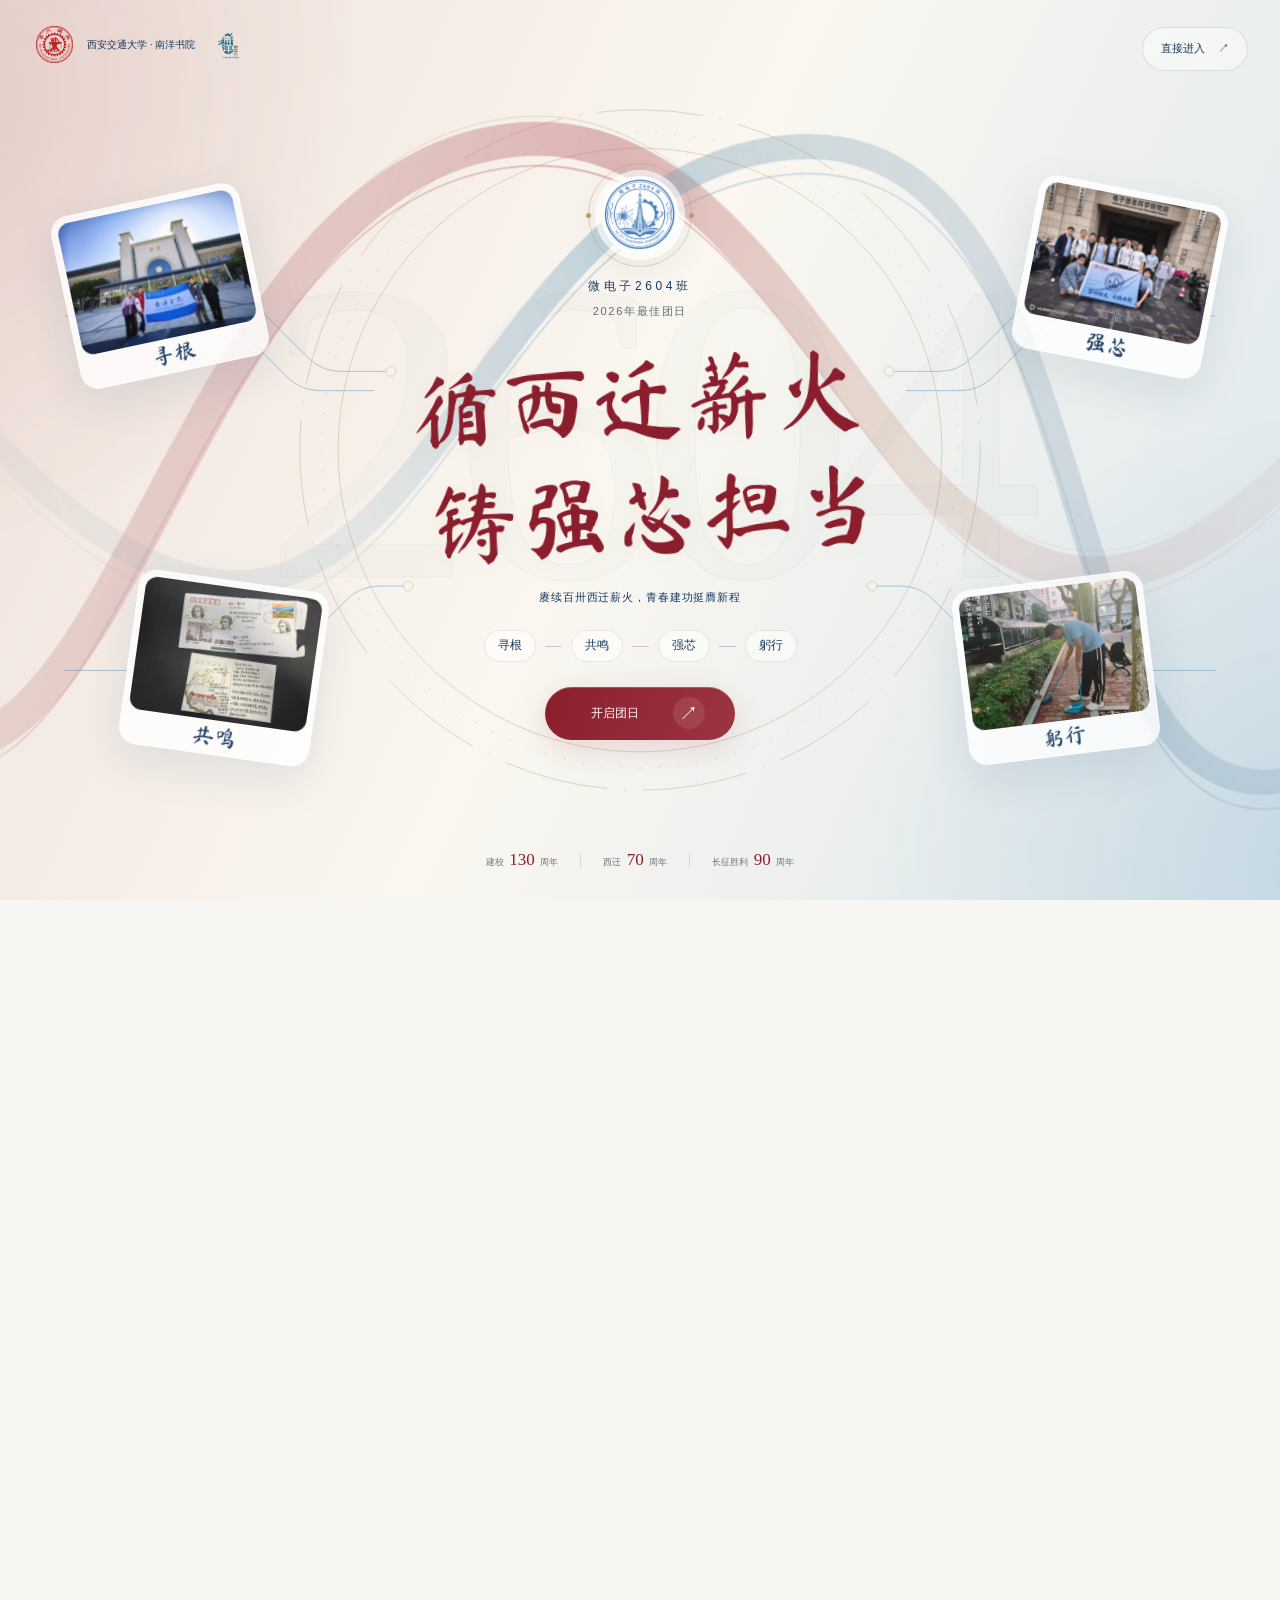
==== index.html @ 6b9d2814 "strat page" ====
<!doctype html>
<html lang="zh-CN">
<head>
  <meta charset="utf-8">
  <meta name="viewport" content="width=device-width, initial-scale=1">
  <meta name="theme-color" content="#8B1E2D">
  <meta name="description" content="西安交通大学微电子2604班2026年最佳团日：循西迁薪火，铸强芯担当。">
  <title>循西迁薪火，铸强芯担当｜微电子2604班最佳团日</title>
  <link rel="icon" href="assets/logos/class.png" type="image/png">
  <link rel="preload" href="assets/fonts/MaShanZheng-Regular.ttf" as="font" type="font/ttf" crossorigin>
  <link rel="stylesheet" href="css/style.css">
  <link rel="stylesheet" href="css/opening.css">
  <script src="js/activities.js" defer></script>
  <script src="js/opening.js" defer></script>
  <script src="js/main.js" defer></script>
</head>
<body id="top">
  <dialog class="intro" aria-labelledby="intro-title">
    <div class="opening-leaf opening-leaf-left" aria-hidden="true"></div>
    <div class="opening-leaf opening-leaf-right" aria-hidden="true"></div>
    <div class="opening-scenery" aria-hidden="true">
      <div class="opening-aura opening-aura-red"></div>
      <div class="opening-aura opening-aura-blue"></div>
      <div class="opening-watermark">2604</div>
      <svg class="opening-ribbons" viewBox="0 0 1440 1000" preserveAspectRatio="xMidYMid slice" fill="none">
        <defs>
          <linearGradient id="ribbon-red" x1="0" y1="200" x2="1440" y2="800" gradientUnits="userSpaceOnUse"><stop stop-color="#8B1E2D" stop-opacity="0"/><stop offset=".4" stop-color="#A63946" stop-opacity=".8"/><stop offset=".7" stop-color="#C68D72" stop-opacity=".5"/><stop offset="1" stop-color="#8B1E2D" stop-opacity="0"/></linearGradient>
          <linearGradient id="ribbon-blue" x1="1440" y1="200" x2="0" y2="800" gradientUnits="userSpaceOnUse"><stop stop-color="#163A61" stop-opacity="0"/><stop offset=".45" stop-color="#397EAD" stop-opacity=".7"/><stop offset=".75" stop-color="#79A8C4" stop-opacity=".3"/><stop offset="1" stop-color="#163A61" stop-opacity="0"/></linearGradient>
          <linearGradient id="ribbon-gold"><stop stop-color="#BCA078" stop-opacity="0"/><stop offset=".5" stop-color="#BCA078"/><stop offset="1" stop-color="#BCA078" stop-opacity="0"/></linearGradient>
        </defs>
        <g class="ribbon-flow ribbon-flow-red">
          <path d="M-180 760C140 1080 175 190 585 155S1030 1130 1610 325" stroke="url(#ribbon-red)" stroke-width="38"/>
          <path d="M-180 790C140 1110 175 220 585 185S1030 1160 1610 355" stroke="url(#ribbon-red)" stroke-width="2"/>
          <path d="M-180 735C140 1055 175 165 585 130S1030 1105 1610 300" stroke="url(#ribbon-gold)" stroke-width="1"/>
        </g>
        <g class="ribbon-flow ribbon-flow-blue">
          <path d="M1570 800C1120 1140 1300 110 875 165S470 1100-130 340" stroke="url(#ribbon-blue)" stroke-width="28"/>
          <path d="M1570 830C1120 1170 1300 140 875 195S470 1130-130 370" stroke="url(#ribbon-blue)" stroke-width="2"/>
        </g>
      </svg>
      <svg class="opening-circuit" viewBox="0 0 1200 900" fill="none">
        <g class="circuit-rings"><circle cx="600" cy="450" r="315"/><circle cx="600" cy="450" r="332" stroke-dasharray="2 18"/><circle cx="600" cy="450" r="355" stroke-dasharray="110 18 2 18"/></g>
        <g class="circuit-traces" stroke-linecap="round" stroke-linejoin="round">
          <path pathLength="1" d="M0 280H160Q180 280 194 294L254 354Q268 368 288 368H340"/>
          <path pathLength="1" d="M0 310H148Q168 310 182 324L232 374Q246 388 266 388H322"/>
          <path pathLength="1" d="M1200 280H1040Q1020 280 1006 294L946 354Q932 368 912 368H860"/>
          <path pathLength="1" d="M1200 310H1052Q1032 310 1018 324L968 374Q954 388 934 388H878"/>
          <path pathLength="1" d="M0 680H200Q220 680 234 666L294 606Q308 592 328 592H358"/>
          <path pathLength="1" d="M1200 680H1000Q980 680 966 666L906 606Q892 592 872 592H842"/>
        </g>
        <g class="circuit-nodes"><circle cx="340" cy="368" r="5"/><circle cx="860" cy="368" r="5"/><circle cx="358" cy="592" r="5"/><circle cx="842" cy="592" r="5"/></g>
      </svg>
      <div class="opening-motes"></div>
    </div>
    <div class="opening-institutions"><img src="assets/logos/university.png" alt="西安交通大学" width="48" height="48"><span>西安交通大学 · 南洋书院</span><img src="assets/logos/college.png" alt="南洋书院" width="48" height="48"></div>
    <button type="button" class="opening-skip">直接进入 <span aria-hidden="true">↗</span></button>
    <div class="opening-memories" aria-hidden="true">
      <figure class="opening-memory memory-roots"><img src="assets/photos/1-1.jpg" alt="" width="1440" height="1080"><figcaption>寻根</figcaption></figure>
      <figure class="opening-memory memory-resonance"><img src="assets/photos/2-1.jpg" alt=""><figcaption>共鸣</figcaption></figure>
      <figure class="opening-memory memory-chips"><img src="assets/photos/4-1.jpg" alt="" width="1440" height="1080"><figcaption>强芯</figcaption></figure>
      <figure class="opening-memory memory-practice"><img src="assets/photos/19-1.jpg" alt=""><figcaption>躬行</figcaption></figure>
    </div>
    <div class="intro-content">
      <div class="opening-seal"><span class="seal-ring" aria-hidden="true"></span><img src="assets/logos/class.png" alt="微电子2604班班徽" width="96" height="96"></div>
      <p class="intro-meta">微电子2604班</p>
      <p class="intro-event">2026年最佳团日</p>
      <h2 id="intro-title" class="calligraphy" tabindex="-1" aria-label="循西迁薪火，铸强芯担当"><span aria-hidden="true">循西迁薪火</span><span aria-hidden="true">铸强芯担当</span></h2>
      <p class="opening-theme">赓续百卅西迁薪火，青春建功挺膺新程</p>
      <p class="intro-route"><span>寻根</span><i></i><span>共鸣</span><i></i><span>强芯</span><i></i><span>躬行</span></p>
      <button type="button" class="pill-button intro-enter"><span>开启团日</span><span class="opening-enter-icon" aria-hidden="true">↗</span></button>
    </div>
    <div class="intro-bottom"><span>建校 <b>130</b> 周年</span><i></i><span>西迁 <b>70</b> 周年</span><i></i><span>长征胜利 <b>90</b> 周年</span></div>
  </dialog>
  <div class="page-shell">
    <a class="skip-link" href="#guide">跳至篇章选择</a>
    <header class="site-header">
      <div class="header-brand">
        <a class="institution" href="#top" aria-label="西安交通大学，返回首页"><img src="assets/logos/university.png" alt="西安交通大学校徽" width="48" height="48"><span>西安交通大学</span></a>
        <a class="header-title" href="#top">微电子2604<small>2026 最佳团日</small></a>
        <a class="institution institution-right" href="#about" aria-label="南洋书院，查看展陈信息"><span>南洋书院</span><img src="assets/logos/college.png" alt="南洋书院院徽" width="48" height="48"></a>
      </div>
      <nav class="top-nav" aria-label="主导航">
        <a href="#top">首页</a><a href="#guide">四篇章</a>
        <button type="button" data-open-index>活动索引 <span>23</span></button>
        <button type="button" data-random-photo>随看影像</button>
        <button type="button" data-replay>重播开场 <span aria-hidden="true">↺</span></button>
      </nav>
    </header>
    <main>
      <section class="hero section-shell" aria-labelledby="hero-title">
        <div class="hero-inner">
          <div class="hero-copy">
            <p class="event-name">2026年微电子2604班最佳团日活动</p>
            <h1 id="hero-title" class="calligraphy"><span>循西迁薪火</span><span>铸强芯担当</span></h1>
            <p class="hero-theme">赓续百卅西迁薪火<br>青春建功挺膺新程</p>
            <a class="pill-button hero-enter" href="#guide">选择篇章 <span aria-hidden="true">↓</span></a>
            <img class="hero-badge" src="assets/logos/class.png" alt="微电子2604班班徽" width="240" height="240">
          </div>
          <div class="hero-visual">
            <figure class="hero-photo hero-photo-primary">
              <button type="button" class="photo-trigger" data-gallery="01" data-photo="0" aria-label="查看延安研学照片">
                <img src="assets/photos/1-1.jpg" width="1440" height="1080" alt="延安站前，同学们与南洋书院院旗合影" fetchpriority="high"><span class="photo-open" aria-hidden="true">＋</span>
              </button>
            </figure>
            <figure class="hero-photo hero-photo-secondary">
              <button type="button" class="photo-trigger" data-gallery="05" data-photo="0" aria-label="查看科研参观照片">
                <img src="assets/photos/4-1.jpg" width="1440" height="1080" alt="同学们在电子信息科学研究院前合影" loading="lazy"><span class="photo-open" aria-hidden="true">＋</span>
              </button>
            </figure>
          </div>
        </div>
        <div class="hero-baseline"><span>寻根 — 共鸣 — 强芯 — 躬行</span><span>西安交通大学 · 南洋书院</span></div>
      </section>
      <section id="guide" class="guide section-shell" aria-labelledby="guide-title">
        <div class="guide-heading"><div><p class="section-label">四篇章 · 23项活动</p><h2 id="guide-title" class="calligraphy">寻根—共鸣—强芯—躬行</h2></div><p>选择一张篇章卡片，开启其中的活动。</p></div>
        <div class="chapter-directory">
          <button type="button" class="directory-card directory-roots" data-chapter="roots" aria-controls="roots">
            <span class="directory-image"><img src="assets/photos/1-1.jpg" alt="" width="1440" height="1080" loading="lazy"></span>
            <span class="directory-copy"><span class="directory-label">第一篇章</span><strong class="calligraphy">寻根</strong><span>红色研学 · 校史寻访</span><span class="directory-bottom"><span>7项活动</span><span class="round-arrow" aria-hidden="true">↗</span></span></span>
          </button>
          <button type="button" class="directory-card directory-resonance" data-chapter="resonance" aria-controls="resonance">
            <span class="directory-image"><img src="assets/photos/2-1.jpg" alt="" loading="lazy"></span>
            <span class="directory-copy"><span class="directory-label">第二篇章</span><strong class="calligraphy">共鸣</strong><span>跨校交流 · 集体凝聚</span><span class="directory-bottom"><span>5项活动</span><span class="round-arrow" aria-hidden="true">↗</span></span></span>
          </button>
          <button type="button" class="directory-card directory-chips" data-chapter="chips" aria-controls="chips">
            <span class="directory-image"><img src="assets/photos/4-1.jpg" alt="" width="1440" height="1080" loading="lazy"></span>
            <span class="directory-copy"><span class="directory-label">第三篇章</span><strong class="calligraphy">强芯</strong><span>科研前沿 · 专业探索</span><span class="directory-bottom"><span>3项活动</span><span class="round-arrow" aria-hidden="true">↗</span></span></span>
          </button>
          <button type="button" class="directory-card directory-practice" data-chapter="practice" aria-controls="practice">
            <span class="directory-image"><img src="assets/photos/19-1.jpg" alt="" loading="lazy"></span>
            <span class="directory-copy"><span class="directory-label">第四篇章</span><strong class="calligraphy">躬行</strong><span>志愿服务 · 校园实践</span><span class="directory-bottom"><span>8项活动</span><span class="round-arrow" aria-hidden="true">↗</span></span></span>
          </button>
        </div>
      </section>
      <div class="chapter-reader" hidden>
        <nav class="chapter-nav" aria-label="切换篇章"><div><button type="button" data-chapter="roots">寻根</button><button type="button" data-chapter="resonance">共鸣</button><button type="button" data-chapter="chips">强芯</button><button type="button" data-chapter="practice">躬行</button></div></nav>
        <div id="chapters"></div>
      </div>
      <noscript><p class="section-shell">请启用 JavaScript 后开启互动展陈。</p><style>.page-shell{visibility:visible!important}</style></noscript>
      <section class="closing section-shell" id="about" aria-labelledby="closing-title">
        <div class="closing-copy"><p class="section-label">西安交通大学 · 南洋书院</p><h2 id="closing-title" class="calligraphy">微电子2604班</h2><p>将理论学习、校史研学、专业探索与日常实践联系起来。</p><div class="anniversaries"><span>建校 <strong>130</strong> 周年</span><span>西迁 <strong>70</strong> 周年</span><span>长征胜利 <strong>90</strong> 周年</span></div></div>
        <div class="closing-actions">
          <button type="button" data-open-index><span class="action-symbol" aria-hidden="true">☷</span><span><strong>查看全部活动</strong><small>按编号找到感兴趣的活动</small></span><span aria-hidden="true">↗</span></button>
          <button type="button" data-random-photo><span class="action-symbol" aria-hidden="true">▧</span><span><strong>随看一张照片</strong><small>打开团日影像</small></span><span aria-hidden="true">↗</span></button>
          <button type="button" data-replay><span class="action-symbol" aria-hidden="true">↺</span><span><strong>再看一次开场</strong><small>重播主题动画</small></span><span aria-hidden="true">↗</span></button>
        </div>
      </section>
    </main>
    <footer class="site-footer section-shell"><div><strong>2026年微电子2604班最佳团日活动</strong><p>西安交通大学微电子2604班团支部</p></div><a href="#top">回到首页 <span aria-hidden="true">↑</span></a></footer>
    <a href="#top" class="back-top" aria-label="返回顶部" hidden>↑</a>
  </div>
  <dialog class="chapter-curtain" aria-labelledby="curtain-title"><div><p class="curtain-label"></p><h2 id="curtain-title" class="calligraphy"></h2><span class="curtain-line" aria-hidden="true"></span><p class="curtain-intro"></p></div></dialog>
  <dialog class="activity-index" aria-labelledby="index-title"><header class="dialog-heading"><div><p class="section-label">寻根 · 共鸣 · 强芯 · 躬行</p><h2 id="index-title" class="calligraphy">活动索引</h2></div><button type="button" class="icon-button index-close" aria-label="关闭活动索引">×</button></header><div class="index-list"></div></dialog>
  <dialog class="lightbox" aria-labelledby="lightbox-title">
    <div class="lightbox-top"><h2 id="lightbox-title"></h2><button type="button" class="lightbox-close icon-button" aria-label="关闭照片">×</button></div>
    <div class="lightbox-stage"><button type="button" class="lightbox-prev icon-button" aria-label="上一张照片">‹</button><figure><img class="lightbox-image" alt=""><p class="lightbox-message" role="status"></p></figure><button type="button" class="lightbox-next icon-button" aria-label="下一张照片">›</button></div>
    <div class="lightbox-bottom"><span class="lightbox-counter" aria-live="polite"></span><span>左右滑动切换 · Esc 关闭</span></div>
  </dialog>
</body>
</html>
---- css/style.css ----
@font-face {
  font-family: "Ma Shan Zheng";
  src: url("../assets/fonts/MaShanZheng-Regular.ttf") format("truetype");
  font-display: swap;
}
:root {
  --red: #8b1e2d; --blue: #163a61; --sky: #397ead;
  --paper: #f8f6f2; --ice: #edf3f8; --ink: #252b34; --muted: #626b77;
  --line: #163a6118; --gutter: clamp(20px, 5vw, 64px); --content: 1160px;
  --sans: "PingFang SC", "Microsoft YaHei", sans-serif;
  --hand: "Ma Shan Zheng", "STKaiti", "KaiTi", cursive;
  --ease: cubic-bezier(.22, 1, .36, 1);
}
* { box-sizing: border-box; }
html { scroll-behavior: smooth; scroll-padding-top: 90px; }
body { margin: 0; background: var(--paper); color: var(--ink); font: 14px/1.8 var(--sans); }
body.modal-open { overflow: hidden; }
button, a, summary { -webkit-tap-highlight-color: transparent; touch-action: manipulation; }
button { font: inherit; cursor: pointer; color: inherit; }
a { text-decoration: none; color: inherit; }
img { display: block; max-width: 100%; }
p, h1, h2, h3, figure { margin: 0; }
[hidden] { display: none !important; }
button:focus-visible, a:focus-visible, summary:focus-visible { outline: 3px solid var(--sky); outline-offset: 5px; }
button:disabled { cursor: wait; }
.calligraphy { font-family: var(--hand); font-weight: 400; }
.section-shell { width: min(100% - var(--gutter) * 2, var(--content)); margin-inline: auto; }
.page-shell { visibility: hidden; }
.entered .page-shell { visibility: visible; }
.skip-link { position: fixed; top: -80px; left: 20px; z-index: 50; background: white; padding: 12px 24px; border-radius: 30px; }
.skip-link:focus { top: 10px; }
.site-header { padding: 18px var(--gutter) 0; background: #fff9; }
.header-brand { display: grid; grid-template-columns: 1fr auto 1fr; align-items: center; gap: 20px; max-width: var(--content); margin: auto; }
.institution { display: flex; align-items: center; gap: 12px; font-size: 13px; color: var(--blue); }
.institution img { width: 46px; height: 46px; object-fit: contain; }
.institution-right { justify-content: flex-end; }
.header-title { font-size: 17px; text-align: center; font-weight: 600; letter-spacing: .06em; color: var(--blue); }
.header-title small { display: block; font-weight: 400; font-size: 9px; letter-spacing: .12em; color: var(--muted); }
.top-nav { display: flex; justify-content: center; gap: 26px; margin: 16px auto 0; padding: 5px 0 9px; }
.top-nav a, .top-nav button { display: inline-flex; align-items: center; gap: 5px; border: 0; background: none; font-size: 12px; padding: 8px 5px; color: var(--muted); border-radius: 20px; }
.top-nav :is(a, button):hover { color: var(--red); }
.top-nav button span { font-size: 10px; color: var(--red); }
.hero { background: linear-gradient(125deg, #f7e9e8, #fbf7f1 46%, #e4eef7); border-radius: 42px; margin-top: 24px; position: relative; overflow: hidden; }
.hero-inner { padding: 58px 50px 32px; display: grid; grid-template-columns: 1fr 1.1fr; align-items: center; gap: 3%; }
.hero-copy { position: relative; padding-bottom: 25px; }
.event-name { color: var(--red); font-size: 11px; margin-bottom: 24px; position: relative; z-index: 2; }
.hero h1 { font-size: clamp(46px, 5.5vw, 73px); line-height: 1.25; letter-spacing: .01em; color: var(--red); position: relative; z-index: 2; }
.hero h1 span { display: block; white-space: nowrap; }
.hero h1 span + span { margin-left: .28em; }
.hero-theme { color: var(--blue); font-size: 13px; margin: 25px 0 24px; line-height: 2; position: relative; z-index: 2; }
.pill-button { display: inline-flex; align-items: center; justify-content: center; gap: 28px; min-height: 48px; padding: 12px 24px; border: 0; border-radius: 99px; background: var(--red); color: white; font-size: 12px; box-shadow: 0 8px 22px #8b1e2d1a; transition: transform .3s var(--ease), box-shadow .3s; position: relative; z-index: 2; }
.pill-button:hover { transform: translateY(-3px); box-shadow: 0 12px 25px #8b1e2d2a; }
.hero-badge { position: absolute; width: 220px; height: 220px; object-fit: contain; border-radius: 50%; right: -90px; bottom: -105px; mix-blend-mode: multiply; transform: rotate(-12deg); opacity: .8; z-index: 0; }
.hero-visual { position: relative; z-index: 3; padding-bottom: 110px; }
.hero-photo { border-radius: 25px; padding: 8px; background: #fff; box-shadow: 0 18px 40px #163a611b; }
.hero-photo-primary { width: 92%; transform: rotate(-5deg); }
.hero-photo-secondary { position: absolute; right: -3%; bottom: 0; width: 52%; transform: rotate(7deg); padding: 6px; border-radius: 20px; }
.photo-trigger { border: 0; padding: 0; display: block; width: 100%; position: relative; overflow: hidden; background: #dce4ec; border-radius: 18px; }
.photo-trigger img { width: 100%; height: auto; aspect-ratio: 4/3; object-fit: cover; transition: transform .65s var(--ease); }
.photo-trigger:hover img { transform: scale(1.035); }
.photo-open { position: absolute; right: 10px; bottom: 10px; display: grid; place-items: center; width: 32px; height: 32px; border-radius: 50%; background: #fffffff0; color: var(--blue); font-size: 21px; }
.hero-baseline { display: flex; justify-content: space-between; padding: 20px 40px; color: var(--blue); font-size: 10px; position: relative; background: #f8f6f2b8; z-index: 4; }
.entered .hero-copy > :not(.hero-badge) { animation: arrive .9s var(--ease) both; }
.entered .hero-visual { animation: photo-arrive 1.2s .12s var(--ease) both; }
.guide { padding-block: 70px 60px; }
.guide-heading { display: flex; align-items: end; justify-content: space-between; gap: 24px; margin-bottom: 30px; }
.section-label { font-size: 11px; color: var(--red); margin-bottom: 9px; }
.guide h2 { font-size: 36px; color: var(--blue); line-height: 1.3; }
.guide-heading > p { font-size: 12px; color: var(--muted); }
.chapter-directory { display: grid; grid-template-columns: repeat(4, minmax(0, 1fr)); gap: 20px; perspective: 1100px; }
.directory-card { --card-accent: var(--red); padding: 0; border: 1px solid #fff; background: #fff; border-radius: 30px; overflow: hidden; text-align: left; color: var(--ink); box-shadow: 0 8px 26px #163a6109; transform-origin: center bottom; transition: transform .55s var(--ease), box-shadow .55s, border-color .3s; }
.directory-card:nth-child(2), .directory-card:nth-child(4) { transform: translateY(16px); }
.directory-card:hover { transform: translateY(-8px) rotate(-1deg); box-shadow: 0 16px 34px #163a6118; }
.directory-card[aria-current="true"] { border-color: var(--card-accent); }
.directory-image { display: block; padding: 8px 8px 0; }
.directory-image img { width: 100%; height: auto; aspect-ratio: 5/4; object-fit: cover; border-radius: 23px 23px 12px 12px; }
.directory-copy { display: flex; flex-direction: column; padding: 20px; font-size: 10px; }
.directory-label { color: var(--muted); font-size: 10px; }
.directory-copy strong { font-size: 43px; font-weight: 400; color: var(--card-accent); line-height: 1.5; }
.directory-bottom { display: flex; justify-content: space-between; align-items: center; margin-top: 18px; color: var(--muted); }
.round-arrow { width: 32px; height: 32px; border-radius: 50%; display: grid; place-items: center; background: #8b1e2d0a; color: var(--card-accent); font-size: 19px; }
.directory-chips { --card-accent: #d9edff; background: var(--blue); color: #e3edf5; border-color: #163a61; }
.directory-chips :is(.directory-label, .directory-bottom) { color: #c4d4e1; }
.directory-chips .round-arrow { background: #ffffff16; }
.directory-practice { --card-accent: var(--blue); background: #e9f0f5; }
.chapter-reader { margin-top: 18px; }
.chapter-nav { position: sticky; top: 10px; z-index: 10; width: fit-content; max-width: calc(100% - 32px); margin: 0 auto 18px; padding: 6px; border-radius: 99px; background: #fffffff0; border: 1px solid #ffffff; box-shadow: 0 7px 24px #163a6114; backdrop-filter: blur(16px); }
.chapter-nav > div { display: flex; }
.chapter-nav button { padding: 10px 30px; background: transparent; border: 0; border-radius: 99px; font-size: 13px; }
.chapter-nav button[aria-current="true"] { background: var(--red); color: white; }
.chapter { --accent: var(--red); background: #f0e9e4; padding: 48px 0 32px; border-radius: 42px; margin: 0 14px; scroll-margin-top: 75px; }
.chapter-heading { display: flex; justify-content: space-between; align-items: end; gap: 30px; margin-bottom: 28px; }
.chapter-heading p { font-size: 11px; color: var(--accent); }
.chapter h2 { font-size: 62px; color: var(--accent); line-height: 1.35; }
.chapter-heading .chapter-intro { font-size: 13px; color: var(--muted); max-width: 28em; }
.activities { display: grid; grid-template-columns: repeat(2, minmax(0, 1fr)); gap: 24px; align-items: start; }
.activity { border: 1px solid #ffffffd9; border-radius: 30px; background: #fffffff2; overflow: hidden; box-shadow: 0 7px 23px #163a6107; min-width: 0; }
.activity > summary { cursor: pointer; list-style: none; padding: 10px; }
.activity > summary::-webkit-details-marker { display: none; }
.activity-cover { display: block; position: relative; overflow: hidden; border-radius: 22px; }
.activity-cover > img { width: 100%; height: auto; aspect-ratio: 4/3; object-fit: cover; transition: transform .6s var(--ease); }
.activity > summary:hover .activity-cover > img { transform: scale(1.025); }
.activity-number { position: absolute; left: 14px; top: 14px; width: 38px; height: 38px; border-radius: 50%; background: #fffffff0; display: grid; place-items: center; color: var(--accent); font: 18px Georgia, serif; }
.activity-card-heading { display: block; padding: 20px 15px 12px; }
.activity-title { display: block; font-size: 21px; line-height: 1.6; font-weight: 600; color: var(--accent); }
.activity-title > span { display: block; }
.activity-teaser { display: flex; justify-content: space-between; align-items: center; gap: 12px; margin-top: 17px; font-size: 11px; color: var(--muted); }
.activity-date { font-size: 10px; max-width: 65%; }
.card-toggle { color: var(--accent); white-space: nowrap; display: flex; align-items: center; gap: 7px; }
.card-toggle i { font-size: 19px; font-style: normal; }
.when-open { display: none; }
.activity[open] .when-closed { display: none; }
.activity[open] .when-open { display: inline; }
.activity[open] { grid-column: 1 / -1; }
.activity[open] > summary { display: grid; grid-template-columns: 1.1fr 1fr; align-items: center; gap: 14px; }
.activity[open] .activity-cover > img { aspect-ratio: 4/3; }
.activity[open] .activity-title { font-family: var(--hand); font-weight: 400; font-size: 34px; }
.activity-body { padding: 8px 30px 30px; font-size: 15px; overflow-wrap: anywhere; }
.activity[open] .activity-body { animation: card-unfold .55s var(--ease) both; transform-origin: top; }
.activity-meta { display: flex; gap: 24px; padding: 15px 0; border-block: 1px solid var(--line); margin: 0 0 20px; font-size: 11px; }
.activity-meta > div { display: flex; gap: 10px; }
.activity-meta dt { color: var(--accent); white-space: nowrap; }
.activity-meta dd { margin: 0; }
.activity-summary { line-height: 2; max-width: 60em; }
.detail-body { margin-top: 24px; color: var(--muted); font-size: 15px; line-height: 2; max-width: 48em; margin-inline: auto; }
.detail-body h4 { color: var(--accent); margin: 28px 0 10px; font-size: 15px; font-weight: 600; }
.detail-body p { margin-bottom: 10px; white-space: pre-line; }
.photo-strip { display: grid; grid-template-columns: repeat(3, minmax(0, 1fr)); gap: 10px; margin-top: 24px; }
.photo-strip .photo-trigger img { aspect-ratio: 4/3; }
.activity-photo { min-width: 0; }
.activity-cover { background: #e5eaf0; }
.activity-actions { display: flex; justify-content: flex-end; margin-top: 20px; }
.gallery-link { display: inline-flex; align-items: center; gap: 16px; border: 0; background: var(--accent); color: white; border-radius: 99px; padding: 12px 22px; font-size: 12px; min-height: 44px; }
.chapter-transition { display: flex; align-items: center; justify-content: space-between; gap: 14px; margin-top: 30px; }
.chapter-transition button { background: #ffffff88; border: 0; border-radius: 99px; min-height: 44px; padding: 12px 22px; color: var(--accent); font-size: 12px; }
.chapter-transition button:last-child { background: var(--accent); color: white; }
.chapter--resonance { background: #f0eaf0; }
.chapter--resonance .activity:nth-child(even):not([open]) { transform: rotate(1deg); }
.chapter--chips { --accent: #e3f0fc; --muted: #b8cddd; --line: #ffffff20; background: var(--blue); color: #edf3f8; }
.chapter--chips .activity { background: #25496e; border-color: #ffffff24; }
.chapter--chips .activity-number { background: #163a61e8; }
.chapter--chips .gallery-link, .chapter--chips .chapter-transition button:last-child { color: var(--blue); }
.chapter--chips .chapter-transition button:first-child { background: #ffffff14; }
.chapter--chips .activity:first-child:not([open]) { grid-column: 1 / -1; }
.chapter--chips .activity:first-child:not([open]) > summary { display: grid; grid-template-columns: 1.3fr 1fr; align-items: center; }
.chapter--chips .activity:first-child .activity-title { font-size: 30px; font-family: var(--hand); font-weight: 400; }
.chapter--practice { --accent: var(--blue); background: #e6eef4; }
.closing { display: grid; grid-template-columns: 1fr 1fr; gap: 8%; align-items: center; padding-block: 70px 60px; }
.closing h2 { font-size: 42px; line-height: 1.4; color: var(--blue); margin-bottom: 16px; }
.closing-copy > p:not(.section-label) { color: var(--muted); font-size: 12px; max-width: 28em; }
.anniversaries { display: flex; flex-wrap: wrap; gap: 10px; margin-top: 24px; font-size: 9px; }
.anniversaries span { border: 1px solid #8b1e2d17; border-radius: 20px; padding: 7px 12px; color: var(--red); }
.anniversaries strong { font-family: Georgia, serif; font-size: 18px; font-weight: 400; }
.closing-actions { display: grid; gap: 10px; }
.closing-actions button { display: flex; align-items: center; gap: 16px; text-align: left; padding: 18px 22px; background: #fff; border: 1px solid #fff; border-radius: 24px; transition: transform .3s var(--ease), background .3s; }
.closing-actions button:hover { transform: translateX(5px); background: var(--ice); }
.action-symbol { width: 38px; height: 38px; background: var(--ice); color: var(--blue); display: grid; place-items: center; border-radius: 50%; font-size: 23px; }
.closing-actions button > span:nth-child(2) { flex: 1; }
.closing-actions strong { display: block; font-size: 13px; font-weight: 500; }
.closing-actions small { font-size: 10px; color: var(--muted); }
.closing-actions button > span:last-child { color: var(--red); }
.site-footer { display: flex; justify-content: space-between; align-items: center; gap: 20px; border-top: 1px solid var(--line); padding-block: 24px 35px; font-size: 10px; color: var(--muted); }
.site-footer strong { font-weight: 500; color: var(--blue); }
.site-footer a { white-space: nowrap; padding: 10px; border-radius: 30px; }
.site-footer a span { margin-left: 12px; }
.back-top { position: fixed; right: 18px; bottom: max(20px, env(safe-area-inset-bottom)); z-index: 12; width: 44px; height: 44px; display: grid; place-items: center; border: 1px solid #fff; border-radius: 50%; background: #ffffffeb; color: var(--blue); box-shadow: 0 5px 22px #163a611a; font-size: 21px; }
dialog { color: inherit; }
.intro { border: 0; padding: 0; width: 100%; max-width: none; height: 100dvh; max-height: none; margin: 0; overflow: hidden; background: #f8f4ef; }
.intro[open] { display: grid; place-items: center; }
.intro::backdrop { background: transparent; }
.intro-content { text-align: center; position: relative; z-index: 1; }
.intro-meta { font-size: 11px; letter-spacing: .12em; color: var(--blue); }
.intro-event { margin-top: 15px; font-size: 12px; color: var(--red); letter-spacing: .15em; }
.intro h2 { color: var(--red); font-size: clamp(52px, 8vw, 96px); line-height: 1.25; margin: 30px 0; transform: rotate(-3deg); }
.intro h2 span { display: block; }
.intro[open] h2 span { animation: ink-reveal 1.15s .08s var(--ease) both; }
.intro[open] h2 span + span { animation-delay: .3s; margin-left: .35em; }
.intro-route { display: flex; justify-content: center; align-items: center; gap: 14px; color: var(--blue); font-size: 12px; }
.intro-route i { width: 18px; height: 1px; background: #163a6150; }
.intro-enter { margin-top: 40px; min-width: 180px; }
.intro[open] .intro-enter { animation: arrive .6s .65s var(--ease) both; }
.intro-bottom { position: absolute; bottom: max(30px, env(safe-area-inset-bottom)); color: var(--muted); font-size: 10px; }
.intro-orbit { position: absolute; width: min(80vw, 850px); aspect-ratio: 1; border-radius: 48% 52% 62% 38%; pointer-events: none; }
.intro-orbit-red { background: radial-gradient(ellipse, #8b1e2d11 40%, #8b1e2d03 68%, transparent 72%); left: -35%; top: -15%; transform: rotate(-30deg); }
.intro-orbit-blue { background: radial-gradient(ellipse, #397ead17 40%, #397ead03 68%, transparent 72%); right: -30%; bottom: -25%; }
.intro[open] .intro-orbit { animation: orbit-settle 2s var(--ease) both; }
.chapter-curtain { border: 0; padding: 30px; width: 100%; max-width: none; height: 100dvh; max-height: none; margin: 0; background: #f4ebe7; color: var(--red); text-align: center; overflow: hidden; }
.chapter-curtain[open] { display: grid; place-items: center; }
.chapter-curtain::backdrop { background: transparent; }
.chapter-curtain[data-tone="chips"] { background: var(--blue); color: #edf3f8; }
.chapter-curtain[data-tone="resonance"] { background: #eee7ee; color: var(--red); }
.chapter-curtain[data-tone="practice"] { background: #e6eef4; color: var(--blue); }
.curtain-label { font-size: 12px; }
.chapter-curtain h2 { font-size: clamp(90px, 20vw, 160px); line-height: 1.5; }
.chapter-curtain[open] h2 { animation: ink-reveal .65s var(--ease) both; }
.curtain-line { display: block; height: 3px; border-radius: 99px; width: 70px; background: currentColor; margin: 8px auto 25px; }
.curtain-intro { font-size: 12px; max-width: 25em; }
.activity-index { width: min(730px, calc(100% - 28px)); max-height: 85dvh; border: 0; padding: 28px; border-radius: 30px; background: var(--paper); }
.activity-index::backdrop, .lightbox::backdrop { background: #0d2848b8; backdrop-filter: blur(8px); }
.dialog-heading { display: flex; align-items: center; justify-content: space-between; gap: 20px; margin-bottom: 22px; }
.dialog-heading h2 { color: var(--red); font-size: 36px; line-height: 1.4; }
.icon-button { border: 0; width: 44px; height: 44px; display: grid; place-items: center; flex-shrink: 0; border-radius: 50%; background: #163a610b; font-size: 28px; line-height: 1; }
.index-list { display: grid; gap: 8px; }
.index-item { display: grid; grid-template-columns: 30px 1fr 36px; align-items: center; gap: 10px; text-align: left; padding: 14px; border: 0; border-radius: 16px; background: white; font-size: 12px; }
.index-item > span:first-child { color: var(--red); font: 18px Georgia, serif; }
.index-item small { font-size: 9px; color: var(--muted); }
.index-item:hover { background: var(--ice); }
.lightbox { border: 0; padding: 0; width: calc(100% - 32px); max-width: 1440px; height: calc(100dvh - 32px); max-height: none; border-radius: 26px; background: #102c48; color: white; overflow: hidden; }
.lightbox[open] { display: flex; flex-direction: column; }
.lightbox-top { display: flex; align-items: center; justify-content: space-between; gap: 20px; padding: 16px 24px; }
.lightbox-top h2 { font-size: 13px; font-weight: 400; line-height: 1.7; }
.lightbox .icon-button { background: #ffffff12; color: white; }
.lightbox-stage { display: flex; align-items: center; gap: 20px; padding: 0 24px; flex: 1; min-height: 0; }
.lightbox-stage figure { flex: 1; min-width: 0; height: 100%; display: flex; flex-direction: column; justify-content: center; }
.lightbox-image { width: 100%; flex: 1; height: 0; min-height: 0; object-fit: contain; touch-action: pan-y pinch-zoom; border-radius: 10px; }
.lightbox-message { text-align: center; padding-top: 12px; font-size: 12px; flex-shrink: 0; overflow-wrap: anywhere; }
.lightbox-message:empty { display: none; }
.lightbox-bottom { display: flex; justify-content: space-between; gap: 14px; padding: 18px 24px; color: #c3d2df; font-size: 11px; }
.image-unavailable::after { content: "照片暂不可用"; min-height: 130px; display: grid; place-items: center; padding: 20px; background: #e4e9ed; color: #526273; font-size: 12px; }
@keyframes ink-reveal { from { opacity: 0; clip-path: inset(0 100% 0 0); transform: translateX(-12px); } to { opacity: 1; clip-path: inset(0 0 0 0); transform: translateX(0); } }
@keyframes arrive { from { opacity: 0; transform: translateY(22px); } to { opacity: 1; transform: translateY(0); } }
@keyframes photo-arrive { from { opacity: 0; transform: translateY(30px) rotate(4deg) scale(.94); } to { opacity: 1; transform: translateY(0) rotate(0) scale(1); } }
@keyframes orbit-settle { from { opacity: 0; scale: .75; } to { opacity: 1; scale: 1; } }
@keyframes card-unfold { from { opacity: 0; transform: translateY(-12px); } to { opacity: 1; transform: translateY(0); } }
@media (max-width: 900px) {
  .hero-inner { padding: 38px 30px 30px; }
  .hero h1 { font-size: 49px; }
  .hero-badge { width: 180px; height: 180px; right: -45px; bottom: -80px; }
  .chapter-directory { gap: 14px; }
  .directory-copy { padding: 16px; }
  .directory-copy > span:not(.directory-bottom) { font-size: 9px; }
}
@media (max-width: 660px) {
  html { scroll-padding-top: 76px; }
  .site-header { padding-top: 13px; }
  .header-brand { gap: 10px; }
  .institution { gap: 0; }
  .institution img { width: 40px; height: 40px; }
  .institution span { display: none; }
  .header-title { font-size: 15px; }
  .header-title small { font-size: 8px; margin-top: 3px; }
  .top-nav { gap: 7px; justify-content: space-between; margin-top: 11px; padding-bottom: 9px; }
  .top-nav a, .top-nav button { font-size: 10px; padding: 7px 3px; min-height: 44px; }
  .top-nav button span { font-size: 8px; }
  .hero { width: calc(100% - 24px); border-radius: 30px; margin-top: 12px; }
  .hero-inner { display: block; padding: 31px 24px 15px; }
  .hero-copy { padding-bottom: 12px; }
  .event-name { font-size: 9px; margin-bottom: 18px; }
  .hero h1 { font-size: clamp(44px, 12.2vw, 68px); line-height: 1.3; }
  .hero-theme { font-size: 11px; margin-block: 17px; line-height: 1.9; }
  .pill-button { min-height: 44px; font-size: 11px; padding: 10px 20px; gap: 23px; }
  .hero-badge { width: 166px; height: 166px; right: -7px; bottom: -61px; transform: rotate(-13deg); }
  .hero-visual { margin: 22px auto 0; padding-bottom: 75px; max-width: 430px; }
  .hero-photo { border-radius: 22px; padding: 6px; }
  .hero-photo-primary { width: 88%; transform: rotate(-4deg); }
  .hero-photo-secondary { width: 46%; right: -2%; border-radius: 18px; padding: 5px; }
  .hero-photo .photo-trigger { border-radius: 16px; }
  .hero-baseline { padding: 15px 22px; font-size: 8px; }
  .hero-baseline span:last-child { display: none; }
  .guide { padding-block: 43px 36px; }
  .guide-heading { display: block; margin-bottom: 23px; }
  .section-label { font-size: 10px; }
  .guide h2 { font-size: clamp(24px, 6.6vw, 31px); }
  .guide-heading > p { margin-top: 11px; font-size: 11px; }
  .chapter-directory { grid-template-columns: 1fr 1fr; gap: 14px; padding-bottom: 12px; }
  .directory-card { border-radius: 24px; }
  .directory-image { padding: 6px 6px 0; }
  .directory-image img { border-radius: 18px 18px 10px 10px; aspect-ratio: 4/3; }
  .directory-copy { padding: 14px; }
  .directory-copy strong { font-size: 39px; }
  .directory-copy > span:not(.directory-bottom) { font-size: 9px; }
  .directory-bottom { font-size: 9px; margin-top: 13px; }
  .round-arrow { width: 29px; height: 29px; font-size: 17px; }
  .chapter-nav { top: 8px; padding: 5px; }
  .chapter-nav button { padding: 9px 21px; font-size: 12px; }
  .chapter { margin-inline: 8px; border-radius: 30px; padding-top: 30px; }
  .chapter .section-shell { width: calc(100% - 28px); }
  .chapter-heading { display: block; padding: 0 7px; margin-bottom: 22px; }
  .chapter h2 { font-size: 50px; }
  .chapter-heading p { font-size: 10px; }
  .chapter-heading .chapter-intro { font-size: 11px; margin-top: 10px; max-width: 25em; }
  .activities { grid-template-columns: 1fr; gap: 20px; }
  .activity { border-radius: 25px; }
  .activity > summary { padding: 8px; }
  .activity-cover { border-radius: 19px; }
  .activity-title { font-size: 21px; }
  .activity-card-heading { padding: 16px 13px 10px; }
  .activity-teaser { margin-top: 13px; }
  .activity[open] > summary, .chapter--chips .activity:first-child:not([open]) > summary { display: block; }
  .activity[open] .activity-title, .chapter--chips .activity:first-child .activity-title { font-size: 28px; }
  .activity-body { padding: 0 21px 23px; font-size: 14px; }
  .activity-meta { display: grid; gap: 8px; padding-block: 13px; font-size: 12px; }
  .activity-meta > div { display: grid; grid-template-columns: 26px 1fr; }
  .detail-body { font-size: 14px; line-height: 1.95; }
  .detail-body h4 { font-size: 14px; }
  .photo-strip { gap: 7px; margin-top: 20px; }
  .photo-strip .photo-trigger { border-radius: 12px; }
  .photo-strip .photo-open { width: 23px; height: 23px; font-size: 16px; right: 5px; bottom: 5px; }
  .chapter-transition { margin-top: 25px; }
  .chapter-transition button { padding: 10px 17px; font-size: 11px; }
  .closing { display: block; padding-block: 45px 30px; }
  .closing h2 { font-size: 36px; }
  .closing-copy > p:not(.section-label) { font-size: 11px; }
  .anniversaries { gap: 6px; margin-top: 18px; }
  .anniversaries span { padding: 6px 9px; font-size: 8px; }
  .anniversaries strong { font-size: 16px; }
  .closing-actions { margin-top: 25px; gap: 9px; }
  .closing-actions button { border-radius: 22px; padding: 16px 18px; }
  .site-footer { align-items: start; font-size: 8px; padding-bottom: 75px; }
  .site-footer a { padding: 0; }
  .site-footer a span { margin-left: 3px; }
  .intro h2 { font-size: clamp(48px, 13.5vw, 74px); margin: 29px 0; }
  .intro-meta { font-size: 10px; }
  .intro-event { font-size: 11px; }
  .intro-route { gap: 10px; font-size: 11px; }
  .intro-route i { width: 13px; }
  .intro-orbit { width: 120vw; }
  .intro-orbit-red { left: -75%; }
  .intro-orbit-blue { right: -60%; bottom: -10%; }
  .intro-enter { margin-top: 33px; }
  .activity-index { padding: 22px 16px; border-radius: 26px; }
  .index-item { font-size: 11px; padding: 12px; grid-template-columns: 25px 1fr 28px; gap: 8px; }
  .lightbox { width: calc(100% - 16px); height: calc(100dvh - 24px); border-radius: 22px; }
  .lightbox-top { padding: 12px 16px; }
  .lightbox-top h2 { font-size: 11px; }
  .lightbox-stage { padding: 0 10px; gap: 0; position: relative; }
  .lightbox-stage > button { position: absolute; bottom: 0; z-index: 2; }
  .lightbox-prev { left: 18px; }
  .lightbox-next { right: 18px; }
  .lightbox-stage figure { padding-bottom: 56px; }
  .lightbox-bottom { font-size: 9px; padding: 16px 18px max(18px, env(safe-area-inset-bottom)); }
}
@media (prefers-reduced-motion: reduce) {
  html { scroll-behavior: auto; }
  *, *::before, *::after { animation: none !important; transition: none !important; }
}
---- css/opening.css ----
/* Opening-only choreography. The second-stage exhibition styles stay in style.css. */
.intro {
  --opening-gold: #b99a6b;
  background: transparent;
  isolation: isolate;
  min-height: 100svh;
}
.intro[open] { display: grid; place-items: center; }
.opening-leaf { position: absolute; inset-block: 0; width: 50%; z-index: -2; background-image: linear-gradient(115deg, #eee0d9, #faf7f0 48%, #dce7ed); background-size: 200% 100%; }
.opening-leaf-left { left: 0; background-position: left center; }
.opening-leaf-right { right: 0; background-position: right center; }
.opening-scenery { position: absolute; inset: 0; overflow: hidden; pointer-events: none; z-index: -1; }
.opening-aura { position: absolute; width: 75vmax; height: 75vmax; border-radius: 50%; opacity: .7; }
.opening-aura-red { left: -45vmax; top: -30vmax; background: radial-gradient(circle, #9d33422e, #9d334200 68%); }
.opening-aura-blue { right: -40vmax; bottom: -35vmax; background: radial-gradient(circle, #397ead35, #397ead00 68%); }
.opening-watermark { position: absolute; left: 50%; top: 48%; transform: translate(-50%, -50%); color: #163a6104; -webkit-text-stroke: 1px #163a6109; font: 430px/.8 Georgia, serif; letter-spacing: -.06em; white-space: nowrap; }
.opening-ribbons { position: absolute; inset: 0; width: 100%; height: 100%; opacity: .65; }
.ribbon-flow { transform-origin: 50% 50%; }
.opening-circuit { position: absolute; width: min(1150px, 115vw); height: 100%; top: 0; left: 50%; transform: translateX(-50%); stroke: #a9885a; stroke-width: .8; opacity: .4; }
.circuit-rings { transform-origin: 600px 450px; }
.circuit-traces { stroke: #397ead; stroke-width: 1; }
.circuit-nodes { fill: #f9f6ee; }
.opening-mote { position: absolute; width: var(--size); height: var(--size); left: var(--x); top: var(--y); border-radius: 50%; background: #ac854a; opacity: 0; }
.opening-mote:nth-child(3n) { background: #397ead; }
.opening-mote:nth-child(5n) { background: #8b1e2d; }
.opening-institutions { position: absolute; left: 36px; top: 26px; display: flex; align-items: center; gap: 14px; color: var(--blue); font-size: 10px; }
.opening-institutions img { width: 37px; height: 37px; object-fit: contain; mix-blend-mode: multiply; }
.opening-skip { position: absolute; top: 27px; right: 32px; min-height: 44px; padding: 9px 18px; border-radius: 99px; border: 1px solid #163a6120; background: #ffffff77; color: var(--blue); font-size: 11px; z-index: 5; }
.opening-skip span { margin-left: 10px; }
.opening-skip:hover { background: #fff; }
.intro .intro-content { width: min(580px, 80%); z-index: 2; padding-block: 75px 65px; }
.opening-seal { width: 90px; height: 90px; position: relative; margin: 0 auto 16px; padding: 6px; border-radius: 50%; background: #fff9; box-shadow: 0 8px 35px #163a6112; }
.opening-seal img { width: 100%; height: 100%; border-radius: 50%; object-fit: contain; }
.seal-ring { position: absolute; inset: -7px; border: 1px solid #b99a6b66; border-radius: 50%; }
.seal-ring::before, .seal-ring::after { content: ""; width: 5px; height: 5px; background: var(--opening-gold); position: absolute; top: 50%; margin-top: -2px; border-radius: 50%; }
.seal-ring::before { left: -3px; }
.seal-ring::after { right: -3px; }
.intro .intro-meta { font-size: 12px; letter-spacing: .3em; color: var(--blue); }
.intro .intro-event { font-size: 11px; margin-top: 4px; letter-spacing: .15em; color: var(--muted); }
.intro #intro-title { font-size: clamp(60px, 7.1vw, 95px); line-height: 1.27; margin: 19px 0 17px; transform: rotate(-3deg); color: var(--red); text-shadow: 0 4px 24px #8b1e2d0a; }
.intro #intro-title > span { display: block; white-space: nowrap; animation: none; }
.intro #intro-title:focus { outline: none; }
.intro #intro-title > span + span { margin-left: .3em; animation: none; }
.opening-letter { display: inline-block; font-style: normal; transform-origin: left bottom; }
.opening-theme { font-size: 11px; letter-spacing: .08em; color: var(--blue); }
.intro .intro-route { gap: 9px; margin-top: 22px; }
.intro-route > span { padding: 4px 13px; background: #ffffff90; border: 1px solid #b99a6b38; border-radius: 99px; font-size: 12px; }
.intro-route > i { width: 17px; background: linear-gradient(90deg, #8b1e2d44, #397ead55); }
.intro .intro-enter { margin-top: 25px; min-width: 190px; gap: 34px; padding: 10px 12px 10px 27px; min-height: 53px; background: linear-gradient(110deg, #8b1e2d, #9c3442); box-shadow: 0 8px 30px #8b1e2d26, inset 0 1px 0 #ffffff35; overflow: hidden; }
.opening-enter-icon { display: grid; place-items: center; width: 32px; height: 32px; border-radius: 50%; background: #ffffff18; font-size: 19px; }
.intro-enter::after { content: ""; position: absolute; inset: -40% auto -40% -50%; width: 30%; background: linear-gradient(90deg, transparent, #ffffff25, transparent); transform: rotate(25deg); pointer-events: none; }
.intro .intro-bottom { display: flex; align-items: center; gap: 22px; bottom: max(24px, env(safe-area-inset-bottom)); color: #6d747c; font-size: 9px; z-index: 2; }
.intro-bottom b { font-family: Georgia, serif; font-size: 17px; font-weight: 400; color: var(--red); margin-inline: 3px; }
.intro-bottom > i { height: 14px; width: 1px; background: #b99a6b55; }
.opening-memories { position: absolute; inset: 0; z-index: 1; pointer-events: none; }
.opening-memory { position: absolute; padding: 6px 6px 0; width: clamp(125px, 15vw, 225px); background: #ffffffd9; border: 1px solid #fff; border-radius: 18px; box-shadow: 0 15px 45px #163a611a; transform: rotate(var(--tilt)); }
.opening-memory img { width: 100%; height: auto; aspect-ratio: 4/3; object-fit: cover; border-radius: 12px; }
.opening-memory figcaption { padding-block: 3px 5px; font: 22px/1.2 var(--hand); text-align: center; color: var(--blue); }
.memory-roots { --tilt: -12deg; --from-x: -85px; --from-y: -30px; --memory-delay: 1.25s; top: 22%; left: 5%; }
.memory-resonance { --tilt: 8deg; --from-x: -95px; --from-y: 40px; --memory-delay: 1.65s; bottom: 16%; left: 10%; }
.memory-chips { --tilt: 11deg; --from-x: 85px; --from-y: -30px; --memory-delay: 1.45s; top: 21%; right: 5%; }
.memory-practice { --tilt: -7deg; --from-x: 95px; --from-y: 40px; --memory-delay: 1.85s; bottom: 16%; right: 10%; }
/* One orchestrated arrival; ambient movement only exists while the dialog is open. */
.intro[open].opening-run .opening-aura { animation: opening-aura-arrive 2.8s var(--ease) both; }
.intro[open].opening-run .ribbon-flow-red { animation: opening-silk-red 3s var(--ease) both; }
.intro[open].opening-run .ribbon-flow-blue { animation: opening-silk-blue 3.4s .12s var(--ease) both; }
.intro[open].opening-run .circuit-traces path { stroke-dasharray: 1; stroke-dashoffset: 1; animation: opening-trace 2.3s .25s var(--ease) forwards; }
.intro[open].opening-run .circuit-rings { animation: opening-orbit 45s linear infinite; }
.intro[open].opening-run .circuit-nodes { animation: opening-rise .8s 1.6s both; }
.intro[open].opening-run .opening-seal { animation: opening-seal-in 1.5s .2s var(--ease) both; }
.intro[open].opening-run .seal-ring { animation: opening-seal-orbit 18s linear infinite; }
.intro[open].opening-run :is(.intro-meta, .intro-event) { animation: opening-rise 1s .55s var(--ease) both; }
.intro[open].opening-run .opening-letter { animation: opening-letter-in 1.05s var(--letter-delay) var(--ease) both; }
.intro[open].opening-run .opening-theme { animation: opening-rise 1s 1.7s var(--ease) both; }
.intro[open].opening-run .opening-memory { animation: opening-memory-in 1.8s var(--memory-delay) var(--ease) both; }
.intro[open].opening-run .intro-route > * { animation: opening-rise .8s calc(2s + var(--route-order) * .1s) var(--ease) both; }
.intro[open].opening-run .intro-enter { animation: opening-rise 1s 2.8s var(--ease) both; }
.intro[open].opening-run .intro-enter::after { animation: opening-button-glint 1.6s 3.8s ease-out both; }
.intro[open].opening-run .intro-bottom { animation: opening-rise 1s 2.5s var(--ease) both; }
.intro[open].opening-run .opening-mote { animation: opening-mote-drift var(--duration) var(--delay) linear infinite; }
.intro.opening-leaving { pointer-events: none; }
.intro.opening-leaving :is(.opening-mote, .circuit-rings, .seal-ring) { animation-play-state: paused; }
.entered.opening-transition .hero-copy > :not(.hero-badge),
.entered.opening-transition .hero-visual { animation: none; }
@keyframes opening-rise { from { opacity: 0; transform: translateY(16px); } to { opacity: 1; transform: translateY(0); } }
@keyframes opening-letter-in { from { opacity: 0; transform: translate(-15px, 12px) rotate(-9deg) scale(.92); clip-path: inset(0 100% 0 0); } to { opacity: 1; transform: translate(0, 0) rotate(0) scale(1); clip-path: inset(-10% -10% -10% -10%); } }
@keyframes opening-seal-in { from { opacity: 0; transform: translateY(25px) scale(.6) rotate(-30deg); } to { opacity: 1; transform: translateY(0) scale(1) rotate(0); } }
@keyframes opening-memory-in { from { opacity: 0; transform: translate(var(--from-x), var(--from-y)) rotate(0) scale(.8); } to { opacity: .94; transform: translate(0, 0) rotate(var(--tilt)) scale(1); } }
@keyframes opening-trace { to { stroke-dashoffset: 0; } }
@keyframes opening-orbit { from { transform: rotate(-20deg); } to { transform: rotate(340deg); } }
@keyframes opening-seal-orbit { to { transform: rotate(360deg); } }
@keyframes opening-aura-arrive { from { opacity: 0; transform: scale(.6); } to { opacity: .7; transform: scale(1); } }
@keyframes opening-silk-red { from { opacity: 0; transform: translate(-130px, 80px) rotate(-18deg) scale(.85); } to { opacity: .65; transform: translate(0, 0) rotate(0) scale(1); } }
@keyframes opening-silk-blue { from { opacity: 0; transform: translate(130px, -80px) rotate(18deg) scale(.85); } to { opacity: .65; transform: translate(0, 0) rotate(0) scale(1); } }
@keyframes opening-mote-drift { 0% { opacity: 0; transform: translate3d(0, 18px, 0); } 20%, 65% { opacity: .5; } 100% { opacity: 0; transform: translate3d(var(--drift), -100px, 0); } }
@keyframes opening-button-glint { to { left: 130%; } }
@media (min-width: 1500px) {
  .memory-roots { left: 12%; } .memory-chips { right: 12%; }
  .memory-resonance { left: 16%; } .memory-practice { right: 16%; }
}
@media (max-width: 900px) {
  .opening-memory { width: 140px; }
  .memory-roots { left: -35px; top: 27%; } .memory-chips { right: -35px; top: 24%; }
  .memory-resonance { left: -8px; bottom: 15%; } .memory-practice { right: -8px; bottom: 15%; }
  .opening-circuit { width: 125vw; }
}
@media (max-width: 660px) {
  .opening-institutions { left: 20px; top: max(18px, env(safe-area-inset-top)); gap: 8px; }
  .opening-institutions img { width: 28px; height: 28px; }
  .opening-institutions span { display: none; }
  .opening-skip { right: 17px; top: max(12px, env(safe-area-inset-top)); padding: 8px 13px; font-size: 10px; }
  .intro .intro-content { width: 88%; padding-block: 76px 68px; }
  .opening-seal { width: 68px; height: 68px; padding: 4px; margin-bottom: 14px; }
  .seal-ring { inset: -6px; }
  .intro .intro-meta { font-size: 10px; }
  .intro .intro-event { font-size: 9px; margin-top: 3px; }
  .intro #intro-title { font-size: clamp(49px, 13.7vw, 78px); margin-block: 21px 19px; line-height: 1.3; }
  .opening-theme { font-size: 9px; letter-spacing: .01em; }
  .intro .intro-route { gap: 5px; margin-top: 21px; }
  .intro-route > span { padding: 3px 10px; font-size: 10px; }
  .intro-route > i { width: 10px; }
  .intro .intro-enter { min-width: 174px; margin-top: 25px; padding-left: 25px; min-height: 49px; }
  .opening-memory { width: 95px; border-radius: 12px; padding: 4px 4px 0; opacity: .55; }
  .opening-memory img { border-radius: 8px; }
  .opening-memory figcaption { font-size: 16px; }
  .memory-roots { left: -37px; top: 18%; --tilt: -16deg; }
  .memory-chips { right: -37px; top: 18%; --tilt: 16deg; }
  .memory-resonance { left: -40px; bottom: 17%; --tilt: 12deg; }
  .memory-practice { right: -40px; bottom: 17%; --tilt: -12deg; }
  .opening-circuit { width: 210vw; opacity: .28; }
  .opening-ribbons { opacity: .4; }
  .opening-watermark { font-size: 200px; top: 46%; }
  .intro .intro-bottom { gap: 11px; font-size: 7px; bottom: max(22px, env(safe-area-inset-bottom)); }
  .intro-bottom b { font-size: 14px; margin-inline: 1px; }
  .intro-bottom > i { height: 10px; }
}
@media (max-height: 700px) {
  .opening-seal { width: 57px; height: 57px; margin-bottom: 11px; }
  .intro #intro-title { font-size: clamp(45px, 11vh, 68px); margin-block: 13px; }
  .intro .intro-route { margin-top: 14px; }
  .intro .intro-enter { margin-top: 16px; }
}
@media (max-height: 500px) and (min-width: 661px) {
  .intro .intro-content { padding-block: 55px 45px; }
  .opening-seal, .opening-theme, .intro .intro-meta { display: none; }
  .intro #intro-title { font-size: 43px; margin-block: 10px; }
  .intro .intro-route { margin-top: 10px; }
  .intro .intro-enter { min-height: 42px; margin-top: 12px; padding-block: 5px; }
  .opening-memory { width: 130px; }
}
@media (prefers-reduced-motion: reduce) {
  .intro[open].opening-run *, .intro[open].opening-run *::after { animation: none !important; }
  .opening-mote { display: none; }
  .intro[open].opening-run .circuit-traces path { stroke-dashoffset: 0; }
}
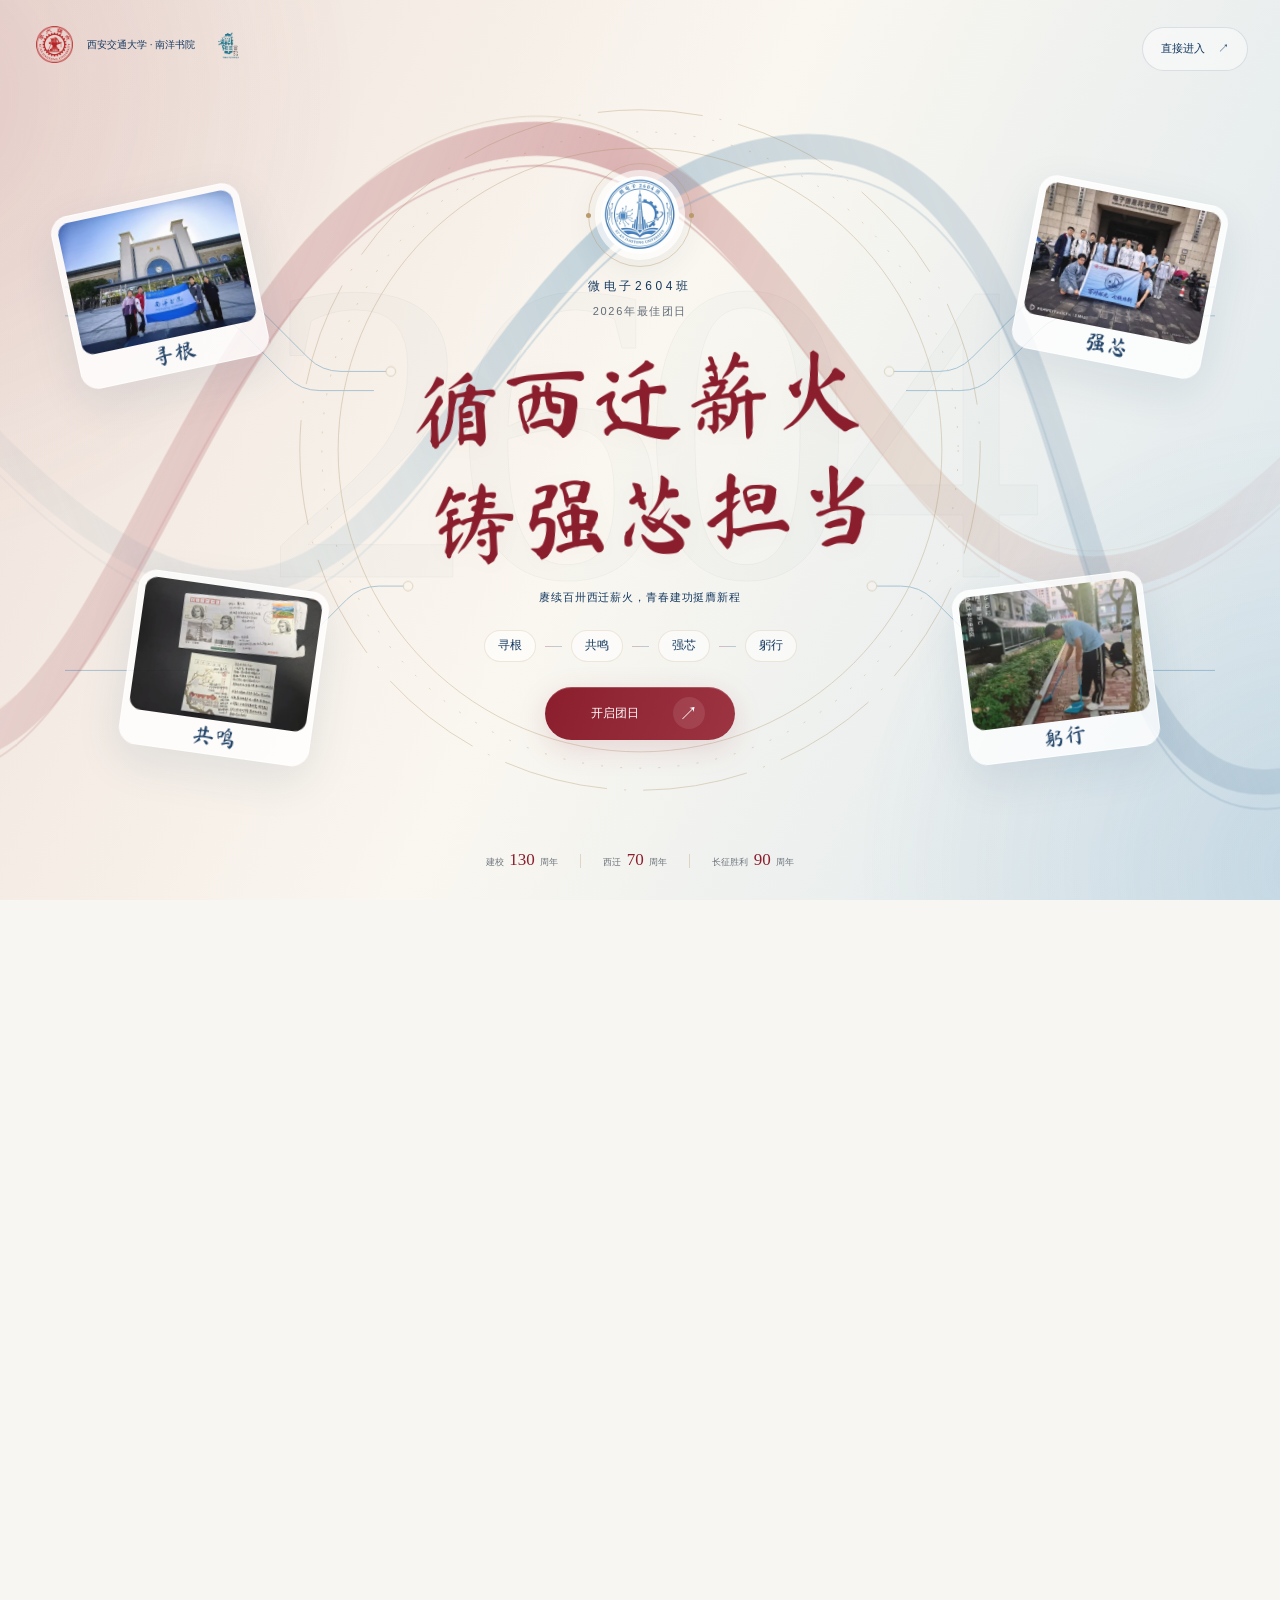
==== commit 7ab6bc4d: "perf: start page" ====
--- a/index.html
+++ b/index.html
@@ -6,8 +6,8 @@
   <meta name="theme-color" content="#8B1E2D">
   <meta name="description" content="西安交通大学微电子2604班2026年最佳团日：循西迁薪火，铸强芯担当。">
   <title>循西迁薪火，铸强芯担当｜微电子2604班最佳团日</title>
-  <link rel="icon" href="assets/logos/class.png" type="image/png">
-  <link rel="preload" href="assets/fonts/MaShanZheng-Regular.ttf" as="font" type="font/ttf" crossorigin>
+  <link rel="icon" href="assets/logos/favicon.png" type="image/png">
+  <link rel="preload" href="assets/fonts/MaShanZheng-display.woff2" as="font" type="font/woff2" crossorigin>
   <link rel="stylesheet" href="css/style.css">
   <link rel="stylesheet" href="css/opening.css">
   <script src="js/activities.js" defer></script>
@@ -52,16 +52,16 @@
       </svg>
       <div class="opening-motes"></div>
     </div>
-    <div class="opening-institutions"><img src="assets/logos/university.png" alt="西安交通大学" width="48" height="48"><span>西安交通大学 · 南洋书院</span><img src="assets/logos/college.png" alt="南洋书院" width="48" height="48"></div>
+    <div class="opening-institutions"><img src="assets/logos/university-display.webp" alt="西安交通大学" width="48" height="48"><span>西安交通大学 · 南洋书院</span><img src="assets/logos/college-display.webp" alt="南洋书院" width="48" height="48"></div>
     <button type="button" class="opening-skip">直接进入 <span aria-hidden="true">↗</span></button>
     <div class="opening-memories" aria-hidden="true">
-      <figure class="opening-memory memory-roots"><img src="assets/photos/1-1.jpg" alt="" width="1440" height="1080"><figcaption>寻根</figcaption></figure>
-      <figure class="opening-memory memory-resonance"><img src="assets/photos/2-1.jpg" alt=""><figcaption>共鸣</figcaption></figure>
-      <figure class="opening-memory memory-chips"><img src="assets/photos/4-1.jpg" alt="" width="1440" height="1080"><figcaption>强芯</figcaption></figure>
-      <figure class="opening-memory memory-practice"><img src="assets/photos/19-1.jpg" alt=""><figcaption>躬行</figcaption></figure>
+      <figure class="opening-memory memory-roots"><img src="assets/opening/1-1.webp" alt="" width="1440" height="1080"><figcaption>寻根</figcaption></figure>
+      <figure class="opening-memory memory-resonance"><img src="assets/opening/2-1.webp" alt=""><figcaption>共鸣</figcaption></figure>
+      <figure class="opening-memory memory-chips"><img src="assets/opening/4-1.webp" alt="" width="1440" height="1080"><figcaption>强芯</figcaption></figure>
+      <figure class="opening-memory memory-practice"><img src="assets/opening/19-1.webp" alt=""><figcaption>躬行</figcaption></figure>
     </div>
     <div class="intro-content">
-      <div class="opening-seal"><span class="seal-ring" aria-hidden="true"></span><img src="assets/logos/class.png" alt="微电子2604班班徽" width="96" height="96"></div>
+      <div class="opening-seal"><span class="seal-ring" aria-hidden="true"></span><img src="assets/logos/class-display.webp" alt="微电子2604班班徽" width="96" height="96"></div>
       <p class="intro-meta">微电子2604班</p>
       <p class="intro-event">2026年最佳团日</p>
       <h2 id="intro-title" class="calligraphy" tabindex="-1" aria-label="循西迁薪火，铸强芯担当"><span aria-hidden="true">循西迁薪火</span><span aria-hidden="true">铸强芯担当</span></h2>
@@ -75,9 +75,9 @@
     <a class="skip-link" href="#guide">跳至篇章选择</a>
     <header class="site-header">
       <div class="header-brand">
-        <a class="institution" href="#top" aria-label="西安交通大学，返回首页"><img src="assets/logos/university.png" alt="西安交通大学校徽" width="48" height="48"><span>西安交通大学</span></a>
+        <a class="institution" href="#top" aria-label="西安交通大学，返回首页"><img src="assets/logos/university-display.webp" alt="西安交通大学校徽" width="48" height="48"><span>西安交通大学</span></a>
         <a class="header-title" href="#top">微电子2604<small>2026 最佳团日</small></a>
-        <a class="institution institution-right" href="#about" aria-label="南洋书院，查看展陈信息"><span>南洋书院</span><img src="assets/logos/college.png" alt="南洋书院院徽" width="48" height="48"></a>
+        <a class="institution institution-right" href="#about" aria-label="南洋书院，查看展陈信息"><span>南洋书院</span><img src="assets/logos/college-display.webp" alt="南洋书院院徽" width="48" height="48"></a>
       </div>
       <nav class="top-nav" aria-label="主导航">
         <a href="#top">首页</a><a href="#guide">四篇章</a>
@@ -94,7 +94,7 @@
             <h1 id="hero-title" class="calligraphy"><span>循西迁薪火</span><span>铸强芯担当</span></h1>
             <p class="hero-theme">赓续百卅西迁薪火<br>青春建功挺膺新程</p>
             <a class="pill-button hero-enter" href="#guide">选择篇章 <span aria-hidden="true">↓</span></a>
-            <img class="hero-badge" src="assets/logos/class.png" alt="微电子2604班班徽" width="240" height="240">
+            <img class="hero-badge" src="assets/logos/class-display.webp" alt="微电子2604班班徽" width="240" height="240">
           </div>
           <div class="hero-visual">
             <figure class="hero-photo hero-photo-primary">
@@ -115,19 +115,19 @@
         <div class="guide-heading"><div><p class="section-label">四篇章 · 23项活动</p><h2 id="guide-title" class="calligraphy">寻根—共鸣—强芯—躬行</h2></div><p>选择一张篇章卡片，开启其中的活动。</p></div>
         <div class="chapter-directory">
           <button type="button" class="directory-card directory-roots" data-chapter="roots" aria-controls="roots">
-            <span class="directory-image"><img src="assets/photos/1-1.jpg" alt="" width="1440" height="1080" loading="lazy"></span>
+            <span class="directory-image"><img src="assets/opening/1-1.webp" alt="" width="1440" height="1080" loading="lazy"></span>
             <span class="directory-copy"><span class="directory-label">第一篇章</span><strong class="calligraphy">寻根</strong><span>红色研学 · 校史寻访</span><span class="directory-bottom"><span>7项活动</span><span class="round-arrow" aria-hidden="true">↗</span></span></span>
           </button>
           <button type="button" class="directory-card directory-resonance" data-chapter="resonance" aria-controls="resonance">
-            <span class="directory-image"><img src="assets/photos/2-1.jpg" alt="" loading="lazy"></span>
+            <span class="directory-image"><img src="assets/opening/2-1.webp" alt="" loading="lazy"></span>
             <span class="directory-copy"><span class="directory-label">第二篇章</span><strong class="calligraphy">共鸣</strong><span>跨校交流 · 集体凝聚</span><span class="directory-bottom"><span>5项活动</span><span class="round-arrow" aria-hidden="true">↗</span></span></span>
           </button>
           <button type="button" class="directory-card directory-chips" data-chapter="chips" aria-controls="chips">
-            <span class="directory-image"><img src="assets/photos/4-1.jpg" alt="" width="1440" height="1080" loading="lazy"></span>
+            <span class="directory-image"><img src="assets/opening/4-1.webp" alt="" width="1440" height="1080" loading="lazy"></span>
             <span class="directory-copy"><span class="directory-label">第三篇章</span><strong class="calligraphy">强芯</strong><span>科研前沿 · 专业探索</span><span class="directory-bottom"><span>3项活动</span><span class="round-arrow" aria-hidden="true">↗</span></span></span>
           </button>
           <button type="button" class="directory-card directory-practice" data-chapter="practice" aria-controls="practice">
-            <span class="directory-image"><img src="assets/photos/19-1.jpg" alt="" loading="lazy"></span>
+            <span class="directory-image"><img src="assets/opening/19-1.webp" alt="" loading="lazy"></span>
             <span class="directory-copy"><span class="directory-label">第四篇章</span><strong class="calligraphy">躬行</strong><span>志愿服务 · 校园实践</span><span class="directory-bottom"><span>8项活动</span><span class="round-arrow" aria-hidden="true">↗</span></span></span>
           </button>
         </div>
--- a/css/style.css
+++ b/css/style.css
@@ -1,6 +1,6 @@
 @font-face {
   font-family: "Ma Shan Zheng";
-  src: url("../assets/fonts/MaShanZheng-Regular.ttf") format("truetype");
+  src: url("../assets/fonts/MaShanZheng-display.woff2") format("woff2");
   font-display: swap;
 }
 :root {
--- a/css/opening.css
+++ b/css/opening.css
@@ -1,4 +1,5 @@
 /* Opening-only choreography. The second-stage exhibition styles stay in style.css. */
+html { scrollbar-gutter: stable; }
 .intro {
   --opening-gold: #b99a6b;
   background: transparent;
@@ -6,10 +7,12 @@
   min-height: 100svh;
 }
 .intro[open] { display: grid; place-items: center; }
+.intro:not(.opening-run) :is(.intro-content, .opening-memories, .intro-bottom) { opacity: 0; }
+.intro.opening-suspended *, .intro.opening-suspended *::after { animation-play-state: paused !important; }
 .opening-leaf { position: absolute; inset-block: 0; width: 50%; z-index: -2; background-image: linear-gradient(115deg, #eee0d9, #faf7f0 48%, #dce7ed); background-size: 200% 100%; }
 .opening-leaf-left { left: 0; background-position: left center; }
 .opening-leaf-right { right: 0; background-position: right center; }
-.opening-scenery { position: absolute; inset: 0; overflow: hidden; pointer-events: none; z-index: -1; }
+.opening-scenery { position: absolute; inset: 0; overflow: hidden; contain: layout paint style; pointer-events: none; z-index: -1; }
 .opening-aura { position: absolute; width: 75vmax; height: 75vmax; border-radius: 50%; opacity: .7; }
 .opening-aura-red { left: -45vmax; top: -30vmax; background: radial-gradient(circle, #9d33422e, #9d334200 68%); }
 .opening-aura-blue { right: -40vmax; bottom: -35vmax; background: radial-gradient(circle, #397ead35, #397ead00 68%); }
@@ -79,6 +82,7 @@
 .intro[open].opening-run .intro-bottom { animation: opening-rise 1s 2.5s var(--ease) both; }
 .intro[open].opening-run .opening-mote { animation: opening-mote-drift var(--duration) var(--delay) linear infinite; }
 .intro.opening-leaving { pointer-events: none; }
+.intro.opening-leaving :is(.opening-leaf, .opening-scenery, .intro-content, .opening-memory) { will-change: transform, opacity; }
 .intro.opening-leaving :is(.opening-mote, .circuit-rings, .seal-ring) { animation-play-state: paused; }
 .entered.opening-transition .hero-copy > :not(.hero-badge),
 .entered.opening-transition .hero-visual { animation: none; }
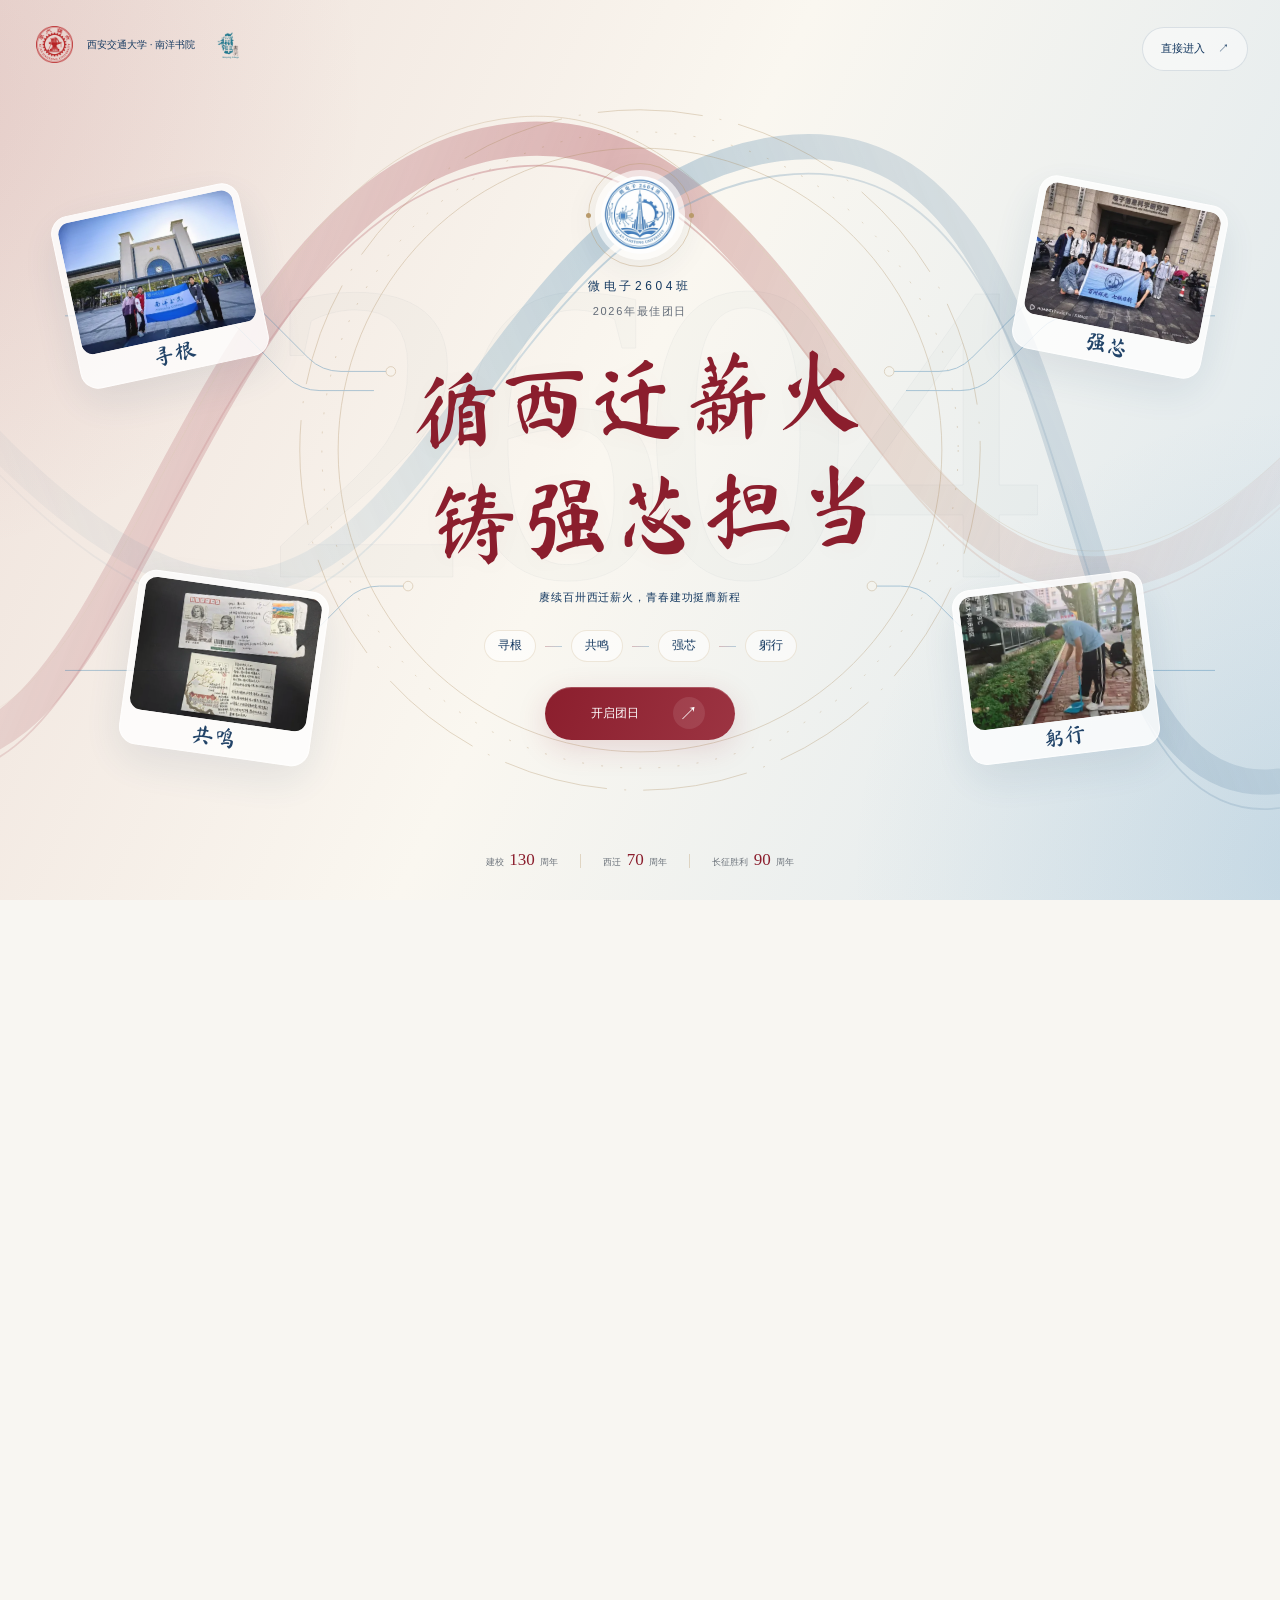
==== commit 55d9206e: "perf: start page on phone" ====
--- a/index.html
+++ b/index.html
@@ -7,7 +7,6 @@
   <meta name="description" content="西安交通大学微电子2604班2026年最佳团日：循西迁薪火，铸强芯担当。">
   <title>循西迁薪火，铸强芯担当｜微电子2604班最佳团日</title>
   <link rel="icon" href="assets/logos/favicon.png" type="image/png">
-  <link rel="preload" href="assets/fonts/MaShanZheng-display.woff2" as="font" type="font/woff2" crossorigin>
   <link rel="stylesheet" href="css/style.css">
   <link rel="stylesheet" href="css/opening.css">
   <script src="js/activities.js" defer></script>
@@ -54,7 +53,7 @@
     </div>
     <div class="opening-institutions"><img src="assets/logos/university-display.webp" alt="西安交通大学" width="48" height="48"><span>西安交通大学 · 南洋书院</span><img src="assets/logos/college-display.webp" alt="南洋书院" width="48" height="48"></div>
     <button type="button" class="opening-skip">直接进入 <span aria-hidden="true">↗</span></button>
-    <div class="opening-memories" aria-hidden="true">
+    <div class="opening-memories">
       <figure class="opening-memory memory-roots"><img src="assets/opening/1-1.webp" alt="" width="1440" height="1080"><figcaption>寻根</figcaption></figure>
       <figure class="opening-memory memory-resonance"><img src="assets/opening/2-1.webp" alt=""><figcaption>共鸣</figcaption></figure>
       <figure class="opening-memory memory-chips"><img src="assets/opening/4-1.webp" alt="" width="1440" height="1080"><figcaption>强芯</figcaption></figure>
@@ -99,12 +98,12 @@
           <div class="hero-visual">
             <figure class="hero-photo hero-photo-primary">
               <button type="button" class="photo-trigger" data-gallery="01" data-photo="0" aria-label="查看延安研学照片">
-                <img src="assets/photos/1-1.jpg" width="1440" height="1080" alt="延安站前，同学们与南洋书院院旗合影" fetchpriority="high"><span class="photo-open" aria-hidden="true">＋</span>
+                <img src="assets/previews/1-1.webp" width="1440" height="1080" alt="延安站前，同学们与南洋书院院旗合影" fetchpriority="high"><span class="photo-open" aria-hidden="true">＋</span>
               </button>
             </figure>
             <figure class="hero-photo hero-photo-secondary">
               <button type="button" class="photo-trigger" data-gallery="05" data-photo="0" aria-label="查看科研参观照片">
-                <img src="assets/photos/4-1.jpg" width="1440" height="1080" alt="同学们在电子信息科学研究院前合影" loading="lazy"><span class="photo-open" aria-hidden="true">＋</span>
+                <img src="assets/previews/4-1.webp" width="1440" height="1080" alt="同学们在电子信息科学研究院前合影" loading="lazy"><span class="photo-open" aria-hidden="true">＋</span>
               </button>
             </figure>
           </div>
--- a/css/style.css
+++ b/css/style.css
@@ -24,7 +24,7 @@
 button:focus-visible, a:focus-visible, summary:focus-visible { outline: 3px solid var(--sky); outline-offset: 5px; }
 button:disabled { cursor: wait; }
 .calligraphy { font-family: var(--hand); font-weight: 400; }
-.section-shell { width: min(100% - var(--gutter) * 2, var(--content)); margin-inline: auto; }
+.section-shell { width: calc(100% - var(--gutter) - var(--gutter)); max-width: var(--content); margin-inline: auto; }
 .page-shell { visibility: hidden; }
 .entered .page-shell { visibility: visible; }
 .skip-link { position: fixed; top: -80px; left: 20px; z-index: 50; background: white; padding: 12px 24px; border-radius: 30px; }
@@ -262,8 +262,9 @@
   .section-label { font-size: 10px; }
   .guide h2 { font-size: clamp(24px, 6.6vw, 31px); }
   .guide-heading > p { margin-top: 11px; font-size: 11px; }
-  .chapter-directory { grid-template-columns: 1fr 1fr; gap: 14px; padding-bottom: 12px; }
-  .directory-card { border-radius: 24px; }
+  .chapter-directory { grid-template-columns: repeat(2, minmax(0, 1fr)); gap: 14px; padding-bottom: 12px; perspective: none; }
+  .directory-card { min-width: 0; border-radius: 24px; overflow-wrap: anywhere; }
+  .directory-card:nth-child(n), .directory-card:hover { transform: none; }
   .directory-image { padding: 6px 6px 0; }
   .directory-image img { border-radius: 18px 18px 10px 10px; aspect-ratio: 4/3; }
   .directory-copy { padding: 14px; }
@@ -271,19 +272,21 @@
   .directory-copy > span:not(.directory-bottom) { font-size: 9px; }
   .directory-bottom { font-size: 9px; margin-top: 13px; }
   .round-arrow { width: 29px; height: 29px; font-size: 17px; }
-  .chapter-nav { top: 8px; padding: 5px; }
-  .chapter-nav button { padding: 9px 21px; font-size: 12px; }
+  .chapter-nav { top: 8px; padding: 5px; width: calc(100% - 32px); max-width: 400px; }
+  .chapter-nav > div { display: grid; grid-template-columns: repeat(4, minmax(0, 1fr)); }
+  .chapter-nav button { min-width: 0; padding: 9px 4px; min-height: 44px; font-size: 12px; }
   .chapter { margin-inline: 8px; border-radius: 30px; padding-top: 30px; }
   .chapter .section-shell { width: calc(100% - 28px); }
   .chapter-heading { display: block; padding: 0 7px; margin-bottom: 22px; }
   .chapter h2 { font-size: 50px; }
   .chapter-heading p { font-size: 10px; }
   .chapter-heading .chapter-intro { font-size: 11px; margin-top: 10px; max-width: 25em; }
-  .activities { grid-template-columns: 1fr; gap: 20px; }
+  .activities { grid-template-columns: minmax(0, 1fr); gap: 20px; }
+  .chapter--resonance .activity:nth-child(even):not([open]) { transform: none; }
   .activity { border-radius: 25px; }
   .activity > summary { padding: 8px; }
   .activity-cover { border-radius: 19px; }
-  .activity-title { font-size: 21px; }
+  .activity-title { font-size: 21px; overflow-wrap: anywhere; }
   .activity-card-heading { padding: 16px 13px 10px; }
   .activity-teaser { margin-top: 13px; }
   .activity[open] > summary, .chapter--chips .activity:first-child:not([open]) > summary { display: block; }
@@ -330,6 +333,18 @@
   .lightbox-stage figure { padding-bottom: 56px; }
   .lightbox-bottom { font-size: 9px; padding: 16px 18px max(18px, env(safe-area-inset-bottom)); }
 }
+/* Touch layouts use short, finite fades and opaque surfaces while scrolling. */
+@media (max-width: 900px), (pointer: coarse) {
+  .chapter-nav { backdrop-filter: none; background: #fff; }
+  .activity-index::backdrop, .lightbox::backdrop { backdrop-filter: none; }
+  .entered .hero-copy > :not(.hero-badge), .entered .hero-visual { animation: none; }
+  .activity[open] .activity-body { animation: mobile-fade .16s ease-out; }
+  .photo-trigger img, .activity-cover > img { transition: none; }
+  .photo-trigger:hover img, .activity > summary:hover .activity-cover > img { transform: none; }
+  .directory-card, .closing-actions button, .pill-button { transition: background-color .15s, border-color .15s; }
+  .closing-actions button:hover, .pill-button:hover { transform: none; }
+}
+@keyframes mobile-fade { from { opacity: 0; } to { opacity: 1; } }
 @media (prefers-reduced-motion: reduce) {
   html { scroll-behavior: auto; }
   *, *::before, *::after { animation: none !important; transition: none !important; }
--- a/css/opening.css
+++ b/css/opening.css
@@ -152,6 +152,41 @@
   .intro .intro-enter { min-height: 42px; margin-top: 12px; padding-block: 5px; }
   .opening-memory { width: 130px; }
 }
+/* Keep all four memories in normal flow on phones, including short landscape
+   screens. Overflow scrolls vertically instead of cropping cards or the CTA. */
+@media (max-width: 900px) {
+  .intro { min-height: 0; overflow-y: auto; padding: max(76px, env(safe-area-inset-top)) 20px max(20px, env(safe-area-inset-bottom)); gap: 16px; }
+  .intro[open] { display: flex; flex-direction: column; align-items: center; }
+  .intro .intro-content { order: 1; flex: 0 0 auto; position: relative; width: 100%; max-width: 520px; min-width: 0; margin-top: auto; padding: 0; }
+  .opening-seal { display: block; width: 56px; height: 56px; margin-bottom: 10px; }
+  .intro .intro-meta { display: block; font-size: 10px; }
+  .intro .intro-event { font-size: 9px; margin-top: 3px; }
+  .intro #intro-title { font-size: clamp(36px, 12vw, 65px); line-height: 1.2; margin: 14px 0; transform: none; }
+  .intro #intro-title > span + span { margin-left: 0; }
+  .opening-theme { display: block; font-size: 9px; letter-spacing: 0; }
+  .intro .intro-route { display: none; }
+  .intro .intro-enter { min-height: 49px; margin-top: 18px; }
+  .opening-memories { order: 2; flex: 0 0 auto; position: static; display: grid; grid-template-columns: repeat(4, minmax(0, 1fr)); gap: 8px; width: 100%; max-width: 520px; }
+  .opening-memory { position: static; width: auto; min-width: 0; padding: 4px 4px 0; border-radius: 12px; opacity: 1; transform: none; box-shadow: 0 4px 12px #163a610c; }
+  .opening-memory img { border-radius: 8px; }
+  .opening-memory figcaption { font-size: 18px; padding: 5px 0; }
+  .intro .intro-bottom { order: 3; flex: 0 0 auto; position: static; justify-content: center; flex-wrap: wrap; gap: 10px; margin-bottom: auto; font-size: 8px; }
+  .intro-bottom b { font-size: 14px; }
+  .opening-watermark { font-size: 45vw; }
+  .opening-circuit, .opening-motes, .opening-aura { display: none; }
+  .opening-ribbons { opacity: .18; }
+}
+@media (max-width: 900px), (pointer: coarse) {
+  /* Avoid per-glyph clipping, animated SVG strokes, perpetual rotation and
+     multiple full-screen compositor layers. Only two finite entrances remain. */
+  .intro[open].opening-run :is(.opening-scenery, .intro-content, .opening-memories) *,
+  .intro[open].opening-run *::after, .intro[open].opening-run .intro-bottom { animation: none !important; }
+  .intro[open].opening-run .intro-content { animation: mobile-fade .36s ease-out; }
+  .intro[open].opening-run .opening-memories { animation: mobile-fade .3s .1s ease-out both; }
+  .intro[open].opening-run .circuit-traces path { stroke-dashoffset: 0; }
+  .intro.opening-leaving :is(.opening-leaf, .opening-scenery, .intro-content, .opening-memory) { will-change: auto; }
+  .intro-enter::after { display: none; }
+}
 @media (prefers-reduced-motion: reduce) {
   .intro[open].opening-run *, .intro[open].opening-run *::after { animation: none !important; }
   .opening-mote { display: none; }
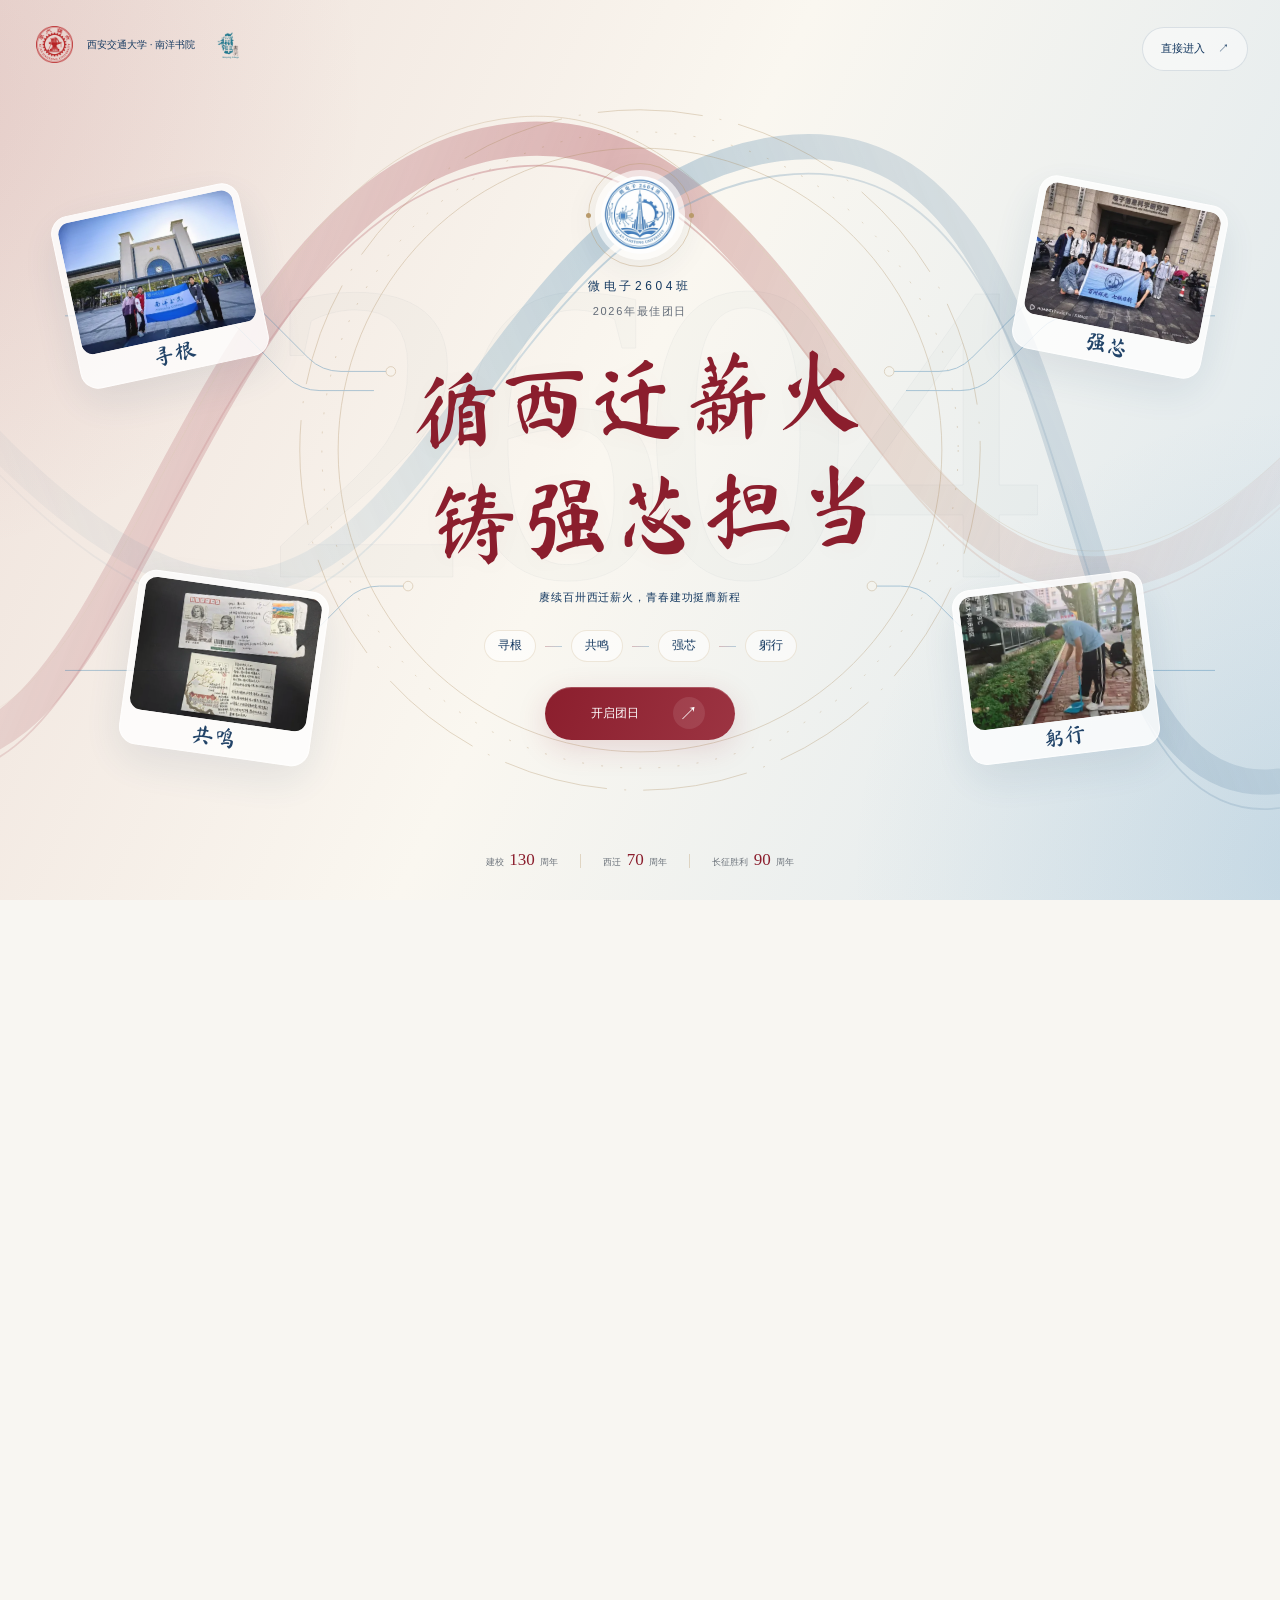
==== commit f82ab423: "add: footer credit" ====
--- a/index.html
+++ b/index.html
@@ -145,7 +145,12 @@
         </div>
       </section>
     </main>
-    <footer class="site-footer section-shell"><div><strong>2026年微电子2604班最佳团日活动</strong><p>西安交通大学微电子2604班团支部</p></div><a href="#top">回到首页 <span aria-hidden="true">↑</span></a></footer>
+    <footer class="site-footer section-shell">
+      <img class="footer-badge" src="assets/logos/class-footer-transparent.png" alt="微电子2604班班徽" width="80" height="80" loading="lazy" decoding="async">
+      <p class="footer-organization">微电子2604班团支部</p>
+      <a class="footer-home" href="#top">回到首页 <span aria-hidden="true">↑</span></a>
+      <p class="footer-credit">Website crafted by <a class="footer-author" href="https://github.com/TuSHx39" target="_blank" rel="noopener noreferrer">TuSHx39</a> with <img src="assets/logos/gpt.png" alt="GPT" width="18" height="18" decoding="async"></p>
+    </footer>
     <a href="#top" class="back-top" aria-label="返回顶部" hidden>↑</a>
   </div>
   <dialog class="chapter-curtain" aria-labelledby="curtain-title"><div><p class="curtain-label"></p><h2 id="curtain-title" class="calligraphy"></h2><span class="curtain-line" aria-hidden="true"></span><p class="curtain-intro"></p></div></dialog>
--- a/css/style.css
+++ b/css/style.css
@@ -159,10 +159,15 @@
 .closing-actions strong { display: block; font-size: 13px; font-weight: 500; }
 .closing-actions small { font-size: 10px; color: var(--muted); }
 .closing-actions button > span:last-child { color: var(--red); }
-.site-footer { display: flex; justify-content: space-between; align-items: center; gap: 20px; border-top: 1px solid var(--line); padding-block: 24px 35px; font-size: 10px; color: var(--muted); }
-.site-footer strong { font-weight: 500; color: var(--blue); }
-.site-footer a { white-space: nowrap; padding: 10px; border-radius: 30px; }
-.site-footer a span { margin-left: 12px; }
+.site-footer { display: grid; grid-template-columns: 80px minmax(0, 1fr) 80px; align-items: center; gap: 12px; border-top: 1px solid var(--line); padding-block: 24px 35px; font-size: 12px; color: #34465c; }
+.footer-badge { width: 80px; height: 80px; object-fit: contain; }
+.footer-organization { text-align: center; font-size: inherit; }
+.footer-credit { grid-column: 1 / -1; justify-self: center; display: flex; flex-wrap: wrap; align-items: center; justify-content: center; gap: .35em; font-size: inherit; line-height: 1.8; }
+.footer-author { font-weight: 500; color: var(--blue); text-decoration: underline; text-underline-offset: 3px; }
+.footer-author:hover { color: var(--red); }
+.footer-credit img { width: 18px; height: 18px; object-fit: contain; flex-shrink: 0; }
+.footer-home { justify-self: end; white-space: nowrap; padding-block: 10px; border-radius: 30px; font-size: 10px; }
+.footer-home span { margin-left: 6px; }
 .back-top { position: fixed; right: 18px; bottom: max(20px, env(safe-area-inset-bottom)); z-index: 12; width: 44px; height: 44px; display: grid; place-items: center; border: 1px solid #fff; border-radius: 50%; background: #ffffffeb; color: var(--blue); box-shadow: 0 5px 22px #163a611a; font-size: 21px; }
 dialog { color: inherit; }
 .intro { border: 0; padding: 0; width: 100%; max-width: none; height: 100dvh; max-height: none; margin: 0; overflow: hidden; background: #f8f4ef; }
@@ -309,9 +314,10 @@
   .anniversaries strong { font-size: 16px; }
   .closing-actions { margin-top: 25px; gap: 9px; }
   .closing-actions button { border-radius: 22px; padding: 16px 18px; }
-  .site-footer { align-items: start; font-size: 8px; padding-bottom: 75px; }
-  .site-footer a { padding: 0; }
-  .site-footer a span { margin-left: 3px; }
+  .site-footer { grid-template-columns: 64px minmax(0, 1fr) 64px; gap: 12px 8px; padding-bottom: 75px; }
+  .footer-badge { width: 64px; height: 64px; }
+  .footer-home { font-size: 9px; padding-block: 8px; }
+  .footer-home span { margin-left: 3px; }
   .intro h2 { font-size: clamp(48px, 13.5vw, 74px); margin: 29px 0; }
   .intro-meta { font-size: 10px; }
   .intro-event { font-size: 11px; }
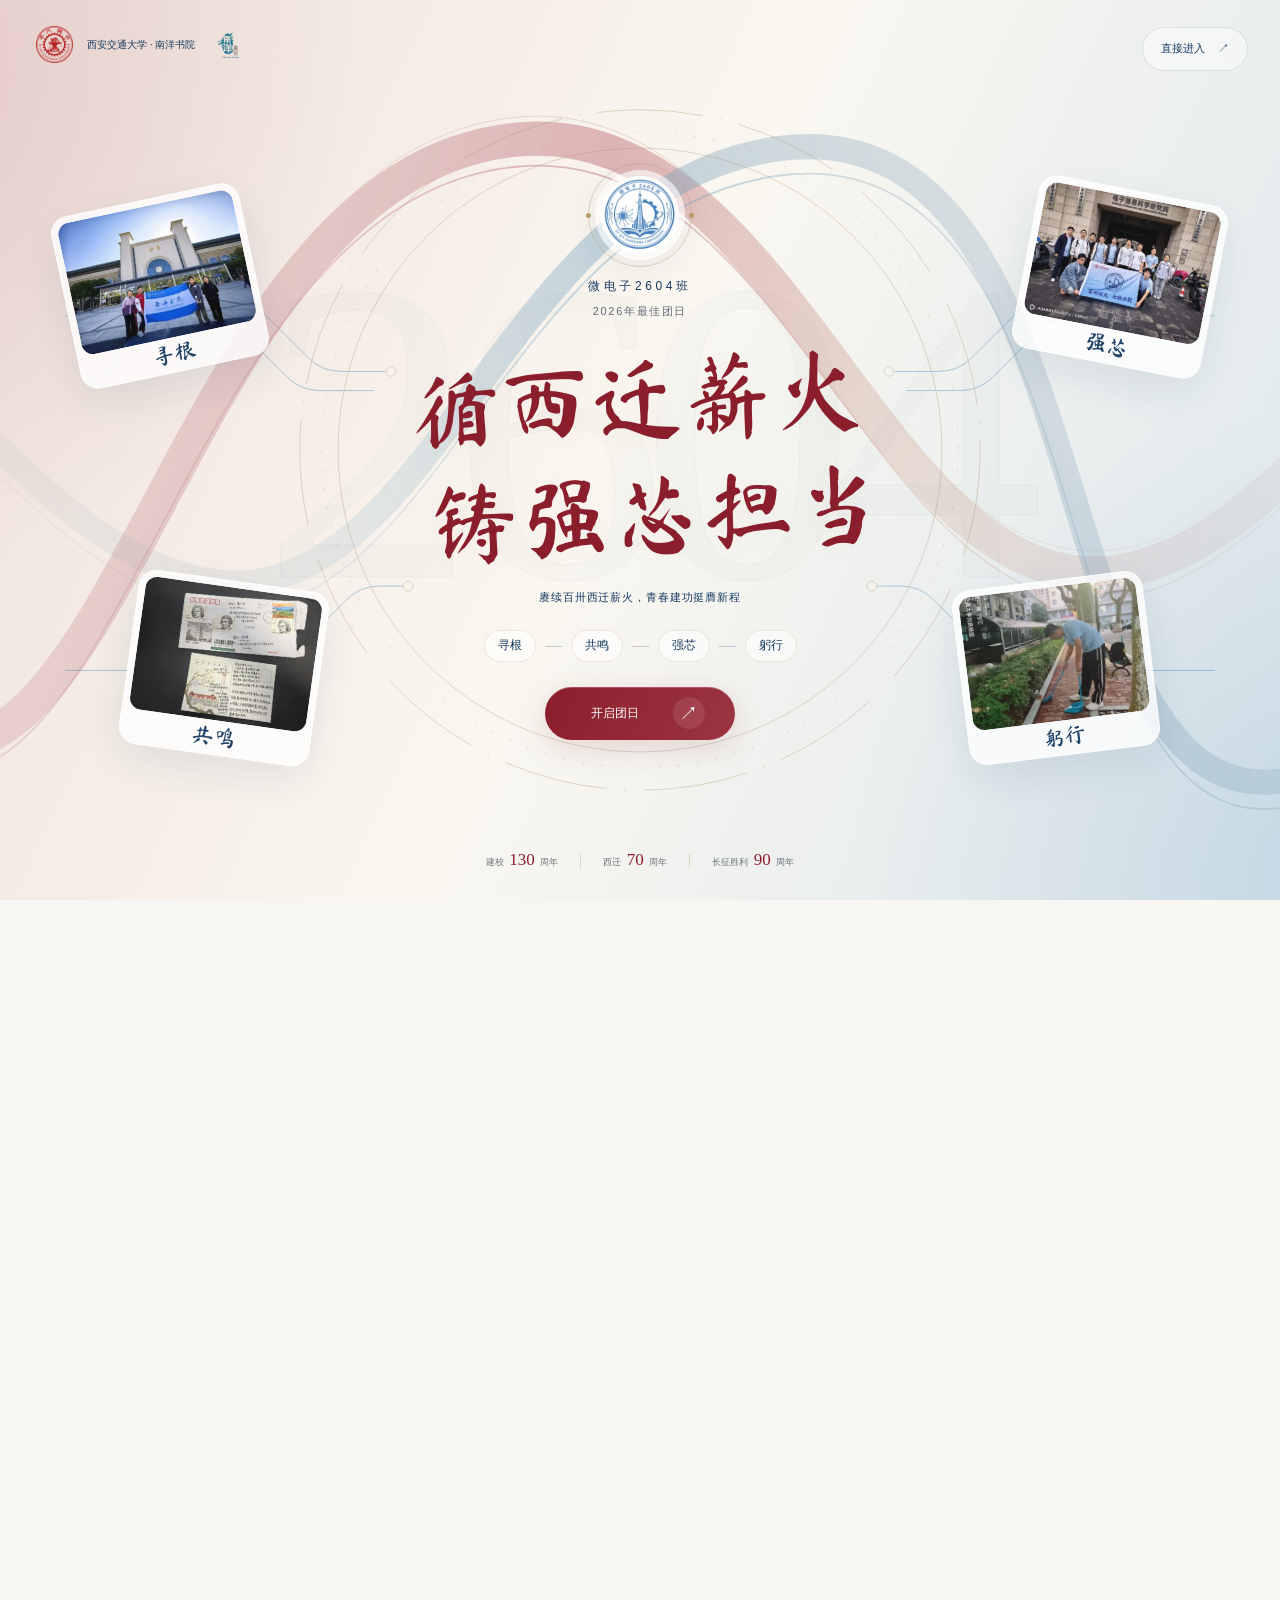
==== commit b665a6dc: "feat: random" ====
--- a/index.html
+++ b/index.html
@@ -10,6 +10,7 @@
   <link rel="stylesheet" href="css/style.css">
   <link rel="stylesheet" href="css/opening.css">
   <script src="js/activities.js" defer></script>
+  <script src="js/photo-editorial.js" defer></script>
   <script src="js/opening.js" defer></script>
   <script src="js/main.js" defer></script>
 </head>
@@ -157,8 +158,8 @@
   <dialog class="activity-index" aria-labelledby="index-title"><header class="dialog-heading"><div><p class="section-label">寻根 · 共鸣 · 强芯 · 躬行</p><h2 id="index-title" class="calligraphy">活动索引</h2></div><button type="button" class="icon-button index-close" aria-label="关闭活动索引">×</button></header><div class="index-list"></div></dialog>
   <dialog class="lightbox" aria-labelledby="lightbox-title">
     <div class="lightbox-top"><h2 id="lightbox-title"></h2><button type="button" class="lightbox-close icon-button" aria-label="关闭照片">×</button></div>
-    <div class="lightbox-stage"><button type="button" class="lightbox-prev icon-button" aria-label="上一张照片">‹</button><figure><img class="lightbox-image" alt=""><p class="lightbox-message" role="status"></p></figure><button type="button" class="lightbox-next icon-button" aria-label="下一张照片">›</button></div>
-    <div class="lightbox-bottom"><span class="lightbox-counter" aria-live="polite"></span><span>左右滑动切换 · Esc 关闭</span></div>
+    <div class="lightbox-stage"><button type="button" class="lightbox-prev icon-button" aria-label="上一张照片">‹</button><figure><img class="lightbox-image" alt=""><figcaption class="lightbox-caption"></figcaption><p class="lightbox-message" role="status"></p></figure><button type="button" class="lightbox-next icon-button" aria-label="下一张照片">›</button></div>
+    <div class="lightbox-bottom"><span class="lightbox-counter" aria-live="polite"></span><span class="lightbox-hint">左右滑动切换</span><a class="lightbox-activity-link" href="#guide" data-photo-activity hidden>查看对应活动 <span aria-hidden="true">↗</span></a></div>
   </dialog>
 </body>
 </html>
--- a/css/style.css
+++ b/css/style.css
@@ -128,6 +128,30 @@
 .photo-strip { display: grid; grid-template-columns: repeat(3, minmax(0, 1fr)); gap: 10px; margin-top: 24px; }
 .photo-strip .photo-trigger img { aspect-ratio: 4/3; }
 .activity-photo { min-width: 0; }
+.activity-photo figcaption { margin-top: 9px; color: #40556b; font-size: 12px; line-height: 1.8; overflow-wrap: anywhere; }
+.school-gallery { margin-top: 30px; padding-top: 24px; border-top: 1px solid #cbd7df; }
+.school-gallery header h4 { margin: 0 0 8px; font-size: 18px; }
+.school-gallery header p { max-width: 44em; color: #40556b; font-size: 13px; line-height: 1.9; }
+.school-filters { display: grid; grid-template-columns: .8fr repeat(4, 1fr); gap: 10px; margin: 22px 0; }
+.school-filter { display: flex; flex-direction: column; align-items: center; justify-content: center; gap: 8px; padding: 15px 8px; min-width: 0; color: #254561; background: #ffffffa6; border: 1px solid #cad7df; border-radius: 14px; cursor: pointer; font: inherit; }
+.school-filter img { width: 58px; height: 58px; object-fit: contain; }
+.school-filter span { font-size: 12px; font-weight: 600; }
+.school-filter small { font-size: 11px; }
+.school-filter[aria-pressed="true"] { border-color: #235478; background: #e7eff5; box-shadow: inset 0 0 0 1px #235478; }
+.school-filter:disabled { opacity: .5; cursor: default; }
+.school-photo-grid { display: grid; grid-template-columns: repeat(3, minmax(0, 1fr)); gap: 24px 16px; }
+.school-photo-grid .photo-trigger { background: #e8edf0; }
+.school-photo-grid .photo-trigger img { height: 230px; object-fit: contain !important; }
+.school-photo-grid .activity-photo[hidden] { display: none; }
+@media (max-width: 650px) {
+  .school-filters { grid-template-columns: repeat(2, minmax(0, 1fr)); gap: 8px; }
+  .school-filter { padding: 12px 6px; }
+  .school-filter-all { grid-column: 1 / -1; flex-direction: row; gap: 12px; }
+  .school-filter img { width: 48px; height: 48px; }
+  .school-photo-grid { grid-template-columns: repeat(2, minmax(0, 1fr)); gap: 18px 10px; }
+  .school-photo-grid .photo-trigger img { height: 170px; }
+  .activity-photo figcaption { font-size: 11px; }
+}
 .activity-cover { background: #e5eaf0; }
 .activity-actions { display: flex; justify-content: flex-end; margin-top: 20px; }
 .gallery-link { display: inline-flex; align-items: center; gap: 16px; border: 0; background: var(--accent); color: white; border-radius: 99px; padding: 12px 22px; font-size: 12px; min-height: 44px; }
@@ -215,12 +239,17 @@
 .lightbox-top { display: flex; align-items: center; justify-content: space-between; gap: 20px; padding: 16px 24px; }
 .lightbox-top h2 { font-size: 13px; font-weight: 400; line-height: 1.7; }
 .lightbox .icon-button { background: #ffffff12; color: white; }
-.lightbox-stage { display: flex; align-items: center; gap: 20px; padding: 0 24px; flex: 1; min-height: 0; }
+.lightbox-stage { display: flex; align-items: center; gap: 20px; padding: 0 24px; flex: 1; min-height: 0; touch-action: pan-y pinch-zoom; overscroll-behavior-x: contain; }
 .lightbox-stage figure { flex: 1; min-width: 0; height: 100%; display: flex; flex-direction: column; justify-content: center; }
 .lightbox-image { width: 100%; flex: 1; height: 0; min-height: 0; object-fit: contain; touch-action: pan-y pinch-zoom; border-radius: 10px; }
 .lightbox-message { text-align: center; padding-top: 12px; font-size: 12px; flex-shrink: 0; overflow-wrap: anywhere; }
 .lightbox-message:empty { display: none; }
-.lightbox-bottom { display: flex; justify-content: space-between; gap: 14px; padding: 18px 24px; color: #c3d2df; font-size: 11px; }
+.lightbox-caption { padding-top: 14px; text-align: center; color: #edf3f8; font-size: 13px; line-height: 1.8; flex-shrink: 0; overflow-wrap: anywhere; }
+.lightbox-caption:empty { display: none; }
+.lightbox-bottom { display: flex; flex-wrap: wrap; align-items: center; justify-content: space-between; gap: 14px; padding: 18px 24px; color: #c3d2df; font-size: 11px; }
+.lightbox-hint { margin-left: auto; }
+.lightbox-activity-link { display: flex; align-items: center; justify-content: center; gap: 12px; flex-basis: 100%; min-height: 44px; padding: 10px 16px; border: 1px solid #ffffff52; border-radius: 12px; color: white; background: #ffffff0d; font-size: 13px; }
+.lightbox-activity-link:hover { background: #ffffff1a; }
 .image-unavailable::after { content: "照片暂不可用"; min-height: 130px; display: grid; place-items: center; padding: 20px; background: #e4e9ed; color: #526273; font-size: 12px; }
 @keyframes ink-reveal { from { opacity: 0; clip-path: inset(0 100% 0 0); transform: translateX(-12px); } to { opacity: 1; clip-path: inset(0 0 0 0); transform: translateX(0); } }
 @keyframes arrive { from { opacity: 0; transform: translateY(22px); } to { opacity: 1; transform: translateY(0); } }
